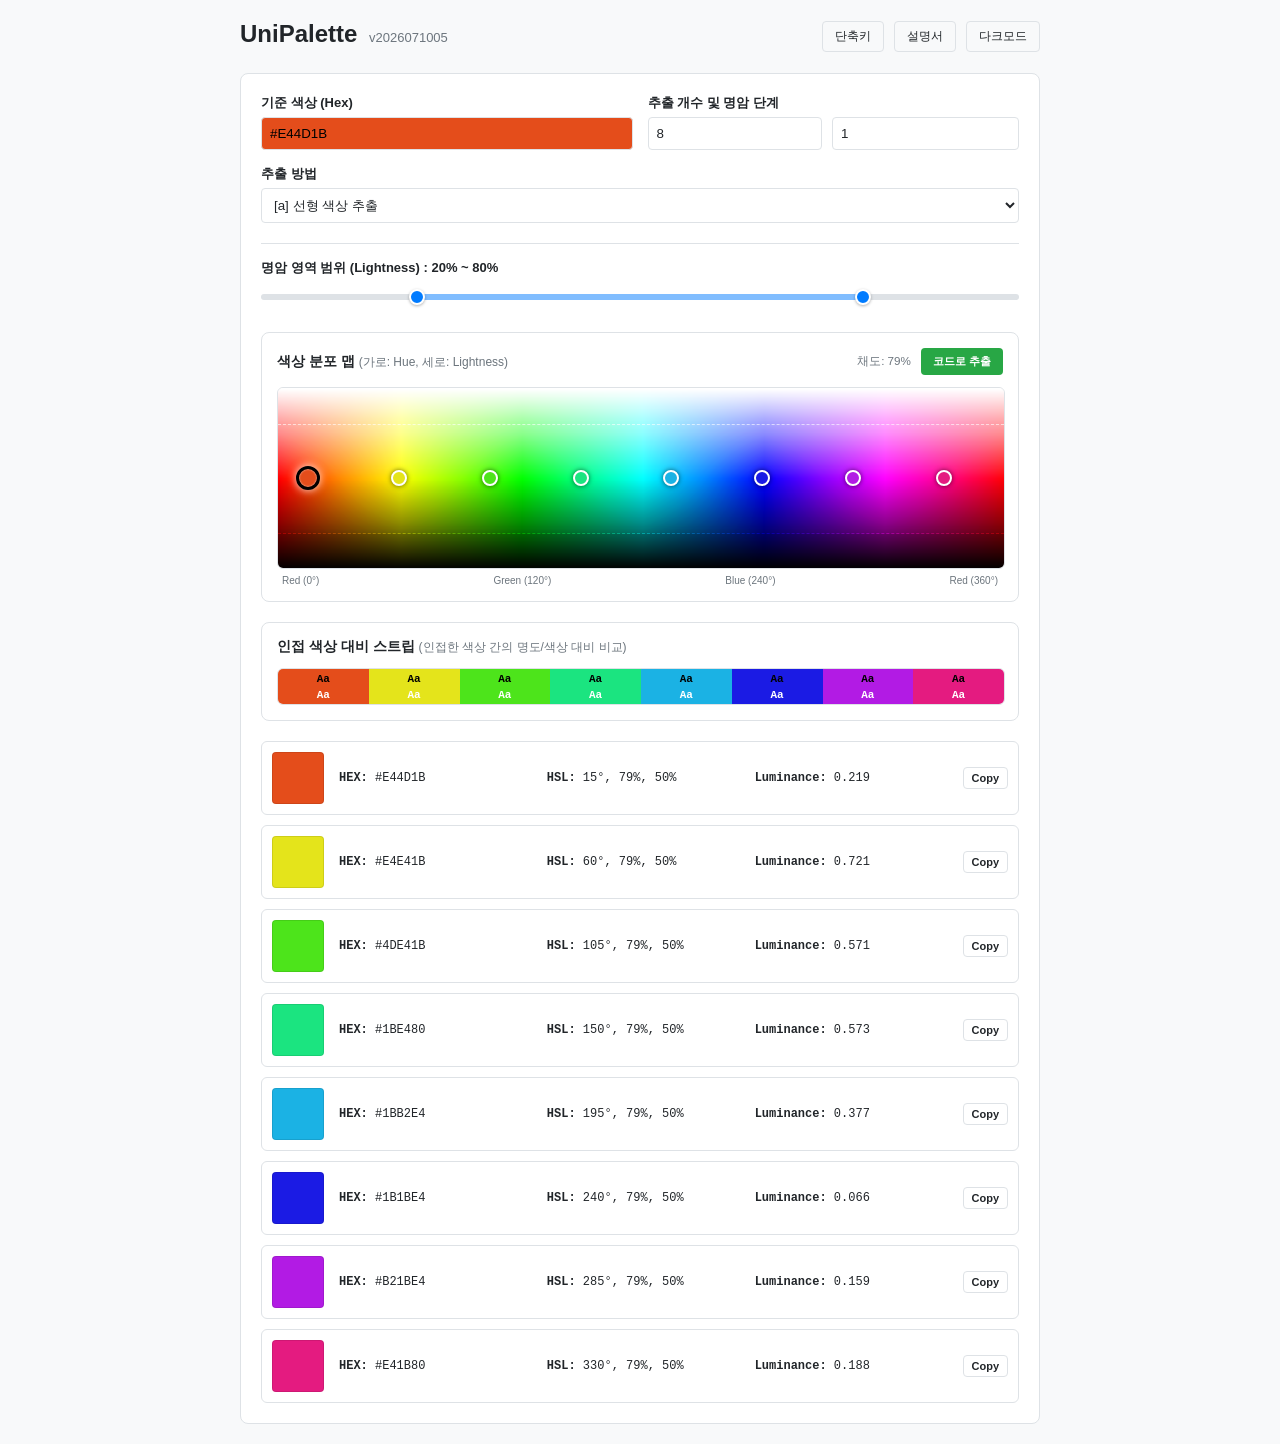
==== index.html @ 66f2fcaf "first commit" ====
<!DOCTYPE html>
<html lang="ko">

<head>
  <meta charset="UTF-8">
  <meta name="viewport" content="width=device-width, initial-scale=1.0">
  <title>UniPalette - 인지 균일 색상 추출기</title>
  <style>
    :root {
      --bg-color: #f8f9fa;
      --panel-bg: #ffffff;
      --text-color: #212529;
      --border-color: #dee2e6;
    }

    /* 다크모드 미리보기용 클래스 */
    .preview-dark {
      --bg-color: #121212;
      --panel-bg: #1e1e1e;
      --text-color: #e0e0e0;
      --border-color: #333333;
    }

    body {
      font-family: -apple-system, BlinkMacSystemFont, "Segoe UI", Roboto, sans-serif;
      background-color: var(--bg-color);
      color: var(--text-color);
      margin: 0;
      padding: 20px;
      display: flex;
      flex-direction: column;
      align-items: center;
    }

    header {
      width: 100%;
      max-width: 800px;
      margin-bottom: 20px;
    }

    h1 {
      margin: 0 0 5px 0;
      font-size: 24px;
    }

    .container {
      width: 100%;
      max-width: 800px;
      background: var(--panel-bg);
      border: 1px solid var(--border-color);
      border-radius: 8px;
      padding: 20px;
      box-sizing: border-box;
    }

    /* 설정 제어판 Grid */
    .control-panel {
      display: grid;
      grid-template-columns: repeat(auto-fit, minmax(220px, 1fr));
      gap: 15px;
      margin-bottom: 20px;
    }

    .control-group {
      display: flex;
      flex-direction: column;
      gap: 5px;
    }

    label {
      font-size: 13px;
      font-weight: 600;
    }

    input[type="text"],
    input[type="number"],
    select {
      padding: 8px;
      border: 1px solid var(--border-color);
      border-radius: 4px;
      background: var(--panel-bg);
      color: var(--text-color);
    }

    .range-group {
      display: flex;
      align-items: center;
      gap: 10px;
    }

    .range-group input[type="range"] {
      flex: 1;
    }

    /* 버튼 및 옵션 */
    .action-row {
      display: flex;
      justify-content: space-between;
      align-items: center;
      margin-bottom: 20px;
      padding-top: 15px;
      border-top: 1px solid var(--border-color);
    }

    button {
      background-color: #007bff;
      color: white;
      border: none;
      padding: 10px 20px;
      border-radius: 4px;
      cursor: pointer;
      font-weight: bold;
    }

    button:hover {
      background-color: #0056b3;
    }

    /* 결과 출력 영역 */
    .palette-container {
      display: flex;
      flex-direction: column;
      gap: 10px;
      margin-top: 20px;
    }

    .color-card {
      display: flex;
      align-items: center;
      padding: 10px;
      border: 1px solid var(--border-color);
      border-radius: 6px;
      background: var(--panel-bg);
    }

    .color-swatch {
      width: 50px;
      height: 50px;
      border-radius: 4px;
      margin-right: 15px;
      border: 1px solid rgba(0, 0, 0, 0.1);
    }

    .color-info {
      flex: 1;
      display: grid;
      grid-template-columns: repeat(auto-fit, minmax(100px, 1fr));
      font-size: 12px;
      font-family: monospace;
    }

    .copy-btn {
      background: none;
      border: 1px solid var(--border-color);
      color: var(--text-color);
      padding: 4px 8px;
      font-size: 11px;
      cursor: pointer;
    }

    .copy-btn:hover {
      background: var(--border-color);
    }

    /* 입력값 오류 스타일 */
    input[type="text"].invalid-input {
      border-color: #dc3545 !important;
      outline: none;
      box-shadow: 0 0 0 0.2rem rgba(220, 53, 69, 0.25);
    }

    /* 컬러맵 카드 */
    .colormap-card {
      margin-top: 20px;
      border: 1px solid var(--border-color);
      border-radius: 8px;
      padding: 15px;
      background: var(--panel-bg);
    }

    .colormap-title {
      font-size: 14px;
      font-weight: 600;
      margin-bottom: 12px;
      display: flex;
      justify-content: space-between;
      align-items: center;
    }

    .colormap-wrapper {
      position: relative;
      width: 100%;
      height: 180px;
      border-radius: 6px;
      overflow: visible;
      border: 1px solid var(--border-color);
      box-shadow: inset 0 2px 4px rgba(0,0,0,0.05);
    }

    #colorMapCanvas {
      width: 100%;
      height: 100%;
      border-radius: 5px;
      display: block;
    }

    .colormap-axis-labels {
      display: flex;
      justify-content: space-between;
      font-size: 10px;
      color: #6c757d;
      margin-top: 6px;
      padding: 0 5px;
    }

    /* 컬러맵 마커 */
    .map-marker {
      position: absolute;
      border-radius: 50%;
      cursor: pointer;
      transform: translate(-50%, -50%);
      transition: transform 0.2s cubic-bezier(0.175, 0.885, 0.32, 1.275);
    }

    /* 기준 색상 마커 (검은 테두리, 드래그 상태) */
    .map-marker.base-marker {
      width: 18px;
      height: 18px;
      border: 3px solid #000000;
      box-shadow: 0 0 8px rgba(255, 255, 255, 0.9), inset 0 0 2px rgba(255,255,255,0.8);
      z-index: 10;
      cursor: grab;
    }
    .map-marker.base-marker:active {
      cursor: grabbing;
      transform: translate(-50%, -50%) scale(1.2);
    }

    /* 추출 색상 마커 */
    .map-marker.extracted-marker {
      width: 12px;
      height: 12px;
      border: 2px solid #ffffff;
      box-shadow: 0 0 5px rgba(0, 0, 0, 0.6);
      z-index: 5;
    }

    .map-marker:hover, .map-marker.active {
      transform: translate(-50%, -50%) scale(1.4);
      z-index: 12;
      box-shadow: 0 0 10px rgba(0,0,0,0.9);
    }

    /* 툴팁 스타일 */
    .map-marker::after {
      content: attr(data-tooltip);
      position: absolute;
      bottom: 140%;
      left: 50%;
      transform: translateX(-50%);
      background: rgba(0, 0, 0, 0.85);
      color: #fff;
      padding: 4px 8px;
      font-size: 10px;
      font-family: monospace;
      border-radius: 4px;
      white-space: nowrap;
      opacity: 0;
      pointer-events: none;
      transition: opacity 0.15s ease, bottom 0.15s ease;
      box-shadow: 0 2px 4px rgba(0,0,0,0.2);
      z-index: 99;
    }

    .map-marker:hover::after {
      opacity: 1;
      bottom: 160%;
    }

    /* 커스텀 더블 슬라이더 스타일 */
    .range-and-darkmode-row {
      display: flex;
      flex-wrap: wrap;
      gap: 20px;
      margin-top: 15px;
      padding-top: 15px;
      border-top: 1px solid var(--border-color);
      align-items: center;
    }

    .multi-range-slider-container {
      position: relative;
      width: 100%;
      height: 30px;
      display: flex;
      align-items: center;
    }

    .multi-range-slider {
      position: relative;
      width: 100%;
      height: 6px;
    }

    .multi-range-slider input[type="range"] {
      position: absolute;
      width: 100%;
      height: 6px;
      -webkit-appearance: none;
      pointer-events: none;
      background: none;
      margin: 0;
      padding: 0;
      z-index: 2;
    }

    .multi-range-slider input[type="range"]::-webkit-slider-thumb {
      height: 16px;
      width: 16px;
      border-radius: 50%;
      background: #007bff;
      cursor: pointer;
      pointer-events: auto;
      -webkit-appearance: none;
      box-shadow: 0 1px 3px rgba(0,0,0,0.3);
      border: 2px solid #fff;
    }

    .multi-range-slider input[type="range"]::-moz-range-thumb {
      height: 16px;
      width: 16px;
      border-radius: 50%;
      background: #007bff;
      cursor: pointer;
      pointer-events: auto;
      box-shadow: 0 1px 3px rgba(0,0,0,0.3);
      border: 2px solid #fff;
    }

    .slider-track {
      position: absolute;
      width: 100%;
      height: 6px;
      background: var(--border-color);
      border-radius: 3px;
      z-index: 1;
    }

    .slider-range {
      position: absolute;
      height: 6px;
      background: #80bdff;
      border-radius: 3px;
      z-index: 1;
    }

    /* 코드로 추출 버튼 */
    .export-btn {
      background-color: #28a745;
      color: white;
      border: none;
      padding: 6px 12px;
      border-radius: 4px;
      cursor: pointer;
      font-size: 11px;
      font-weight: bold;
      transition: background-color 0.2s ease, transform 0.1s ease;
    }
    .export-btn:hover {
      background-color: #218838;
    }
    .export-btn:active {
      transform: scale(0.95);
    }

    /* 인접 대비 스트립 */
    .contrast-card {
      margin-top: 20px;
      border: 1px solid var(--border-color);
      border-radius: 8px;
      padding: 15px;
      background: var(--panel-bg);
    }

    .contrast-strip-wrapper {
      display: flex;
      width: 100%;
      height: 70px;
      border-radius: 6px;
      overflow: hidden;
      border: 1px solid var(--border-color);
      box-shadow: inset 0 2px 4px rgba(0,0,0,0.05);
    }

    .contrast-chip {
      flex: 1;
      height: 100%;
      display: flex;
      flex-direction: column;
      align-items: center;
      justify-content: center;
      font-family: monospace;
      font-weight: bold;
      transition: flex 0.2s cubic-bezier(0.25, 0.8, 0.25, 1);
      cursor: pointer;
      position: relative;
    }

    .contrast-chip:hover {
      flex: 1.8;
      z-index: 2;
      box-shadow: 0 0 8px rgba(0,0,0,0.25);
    }

    .contrast-chip-text {
      font-size: 11px;
      margin: 2px 0;
    }

    .contrast-chip .text-dark {
      color: #000000;
    }

    .contrast-chip .text-light {
      color: #ffffff;
    }

    /* 토스트 알림 */
    .toast-message {
      position: fixed;
      bottom: 40px;
      left: 50%;
      transform: translateX(-50%) translateY(20px);
      background: rgba(0, 0, 0, 0.85);
      color: #ffffff;
      padding: 10px 24px;
      border-radius: 30px;
      font-size: 13px;
      font-weight: 500;
      opacity: 0;
      pointer-events: none;
      transition: opacity 0.3s ease, transform 0.3s cubic-bezier(0.175, 0.885, 0.32, 1.275);
      z-index: 9999;
      box-shadow: 0 4px 15px rgba(0,0,0,0.2);
    }

    .toast-message.show {
      opacity: 1;
      transform: translateX(-50%) translateY(0);
    }

    /* 헤더 버튼 스타일 */
    .header-buttons {
      display: flex;
      gap: 10px;
    }
    .header-btn {
      background-color: transparent;
      color: var(--text-color);
      border: 1px solid var(--border-color);
      padding: 6px 12px;
      font-size: 12px;
      font-weight: 500;
      border-radius: 4px;
      cursor: pointer;
      transition: all 0.2s ease;
    }
    .header-btn:hover {
      background-color: var(--border-color);
    }

    /* 공용 모달 오버레이 스타일 */
    .modal-overlay {
      position: fixed;
      top: 0;
      left: 0;
      right: 0;
      bottom: 0;
      background-color: rgba(0, 0, 0, 0.4);
      backdrop-filter: blur(4px);
      display: flex;
      align-items: center;
      justify-content: center;
      opacity: 0;
      pointer-events: none;
      transition: opacity 0.3s ease;
      z-index: 10000;
    }
    .modal-overlay.show {
      opacity: 1;
      pointer-events: auto;
    }
    .modal-content {
      background-color: var(--panel-bg);
      color: var(--text-color);
      border: 1px solid var(--border-color);
      border-radius: 12px;
      width: 90%;
      max-width: 500px;
      padding: 20px;
      box-shadow: 0 10px 25px rgba(0,0,0,0.15);
      transform: translateY(-20px);
      transition: transform 0.3s ease;
      position: relative;
    }
    .modal-overlay.show .modal-content {
      transform: translateY(0);
    }
    .modal-header {
      display: flex;
      justify-content: space-between;
      align-items: center;
      margin-bottom: 15px;
      padding-bottom: 10px;
      border-bottom: 1px solid var(--border-color);
    }
    .modal-header h2 {
      margin: 0;
      font-size: 16px;
      font-weight: bold;
    }
    .modal-close-btn {
      background: none;
      border: none;
      font-size: 20px;
      cursor: pointer;
      color: #6c757d;
      line-height: 1;
      padding: 0;
    }
    .modal-close-btn:hover {
      color: var(--text-color);
    }

    /* 명암 가이드 레이어 */
    .colormap-light-guide {
      position: absolute;
      left: 0;
      right: 0;
      pointer-events: none;
      border-top: 1.5px dashed rgba(255, 255, 255, 0.6);
      border-bottom: 1.5px dashed rgba(255, 255, 255, 0.6);
      background: rgba(255, 255, 255, 0.08);
      mix-blend-mode: overlay;
      transition: top 0.15s cubic-bezier(0.25, 0.8, 0.25, 1), height 0.15s cubic-bezier(0.25, 0.8, 0.25, 1);
      z-index: 3;
    }

    /* 커스텀 2D HSV 컬러 피커 스타일 (4차 수정) */
    .custom-color-picker {
      position: absolute;
      top: 100%;
      left: 0;
      z-index: 1000;
      background: var(--panel-bg);
      border: 1px solid var(--border-color);
      border-radius: 8px;
      padding: 12px;
      box-shadow: 0 10px 25px rgba(0,0,0,0.15);
      width: 236px;
      box-sizing: border-box;
      margin-top: 5px;
      display: flex;
      flex-direction: column;
      gap: 10px;
    }
    
    
    .picker-canvas-container {
      position: relative;
      width: 210px;
      height: 130px;
      border-radius: 4px;
      overflow: hidden;
      border: 1px solid var(--border-color);
      box-sizing: border-box;
      cursor: crosshair;
    }
    
    #pickerCanvas {
      width: 100%;
      height: 100%;
      display: block;
    }
    
    .picker-marker {
      position: absolute;
      width: 10px;
      height: 10px;
      border-radius: 50%;
      border: 1.5px solid #ffffff;
      box-shadow: 0 0 3px rgba(0,0,0,0.7), inset 0 0 1px rgba(0,0,0,0.5);
      background: transparent;
      transform: translate(-50%, -50%);
      pointer-events: none;
      z-index: 1001;
    }
    
    .picker-slider-container {
      width: 100%;
    }
    
    #pickerHue {
      width: 100%;
      height: 10px;
      border-radius: 5px;
      -webkit-appearance: none;
      background: linear-gradient(to right, #ff0000, #ffff00, #00ff00, #00ffff, #0000ff, #ff00ff, #ff0000);
      cursor: pointer;
      outline: none;
      margin: 0;
    }
    
    #pickerHue::-webkit-slider-thumb {
      -webkit-appearance: none;
      appearance: none;
      width: 14px;
      height: 14px;
      border-radius: 50%;
      background: #ffffff;
      border: 2px solid #333333;
      cursor: pointer;
      box-shadow: 0 1px 3px rgba(0,0,0,0.3);
      transition: transform 0.1s ease;
    }
    #pickerHue::-webkit-slider-thumb:hover {
      transform: scale(1.15);
    }
    #pickerHue::-moz-range-thumb {
      width: 14px;
      height: 14px;
      border-radius: 50%;
      background: #ffffff;
      border: 2px solid #333333;
      cursor: pointer;
      box-shadow: 0 1px 3px rgba(0,0,0,0.3);
      transition: transform 0.1s ease;
    }
    #pickerHue::-moz-range-thumb:hover {
      transform: scale(1.15);
    }
    
    .picker-bottom-bar {
      display: flex;
      justify-content: space-between;
      align-items: center;
      margin-top: 2px;
    }
    
    .picker-preview-group {
      display: flex;
      align-items: center;
      gap: 8px;
    }
    
    .picker-preview-chip {
      width: 24px;
      height: 24px;
      border-radius: 4px;
      border: 1px solid var(--border-color);
      box-shadow: inset 0 1px 3px rgba(0,0,0,0.1);
    }
    
    .picker-hex-text {
      font-family: monospace;
      font-size: 12px;
      font-weight: bold;
      color: var(--text-color);
    }
    
    .picker-actions-group {
      display: flex;
      gap: 6px;
    }
    
    .picker-btn {
      background: var(--panel-bg);
      border: 1px solid var(--border-color);
      border-radius: 4px;
      padding: 5px;
      cursor: pointer;
      color: #6c757d;
      display: flex;
      align-items: center;
      justify-content: center;
      transition: all 0.15s ease;
    }
    .picker-btn:hover {
      color: var(--text-color);
      background-color: var(--border-color);
      border-color: #a1a1a1;
    }
    .picker-btn:active {
      transform: scale(0.95);
    }
    #btnClosePicker:hover {
      background-color: #c92a2a !important;
      border-color: #c92a2a !important;
      color: white !important;
    }
  </style>
</head>

<body>

  <header style="display: flex; justify-content: space-between; align-items: center; width: 100%; max-width: 800px; margin-bottom: 20px;">
    <div>
      <h1 style="margin: 0 0 5px 0; font-size: 24px;">UniPalette <span style="font-size: 13px; font-weight: normal; color: #6c757d; margin-left: 5px;">v2026071005</span></h1>
    </div>
    <div class="header-buttons">
      <button id="btnShortcut" class="header-btn">단축키</button>
      <button id="btnHelp" class="header-btn">설명서</button>
      <button id="btnToggleDark" class="header-btn">다크모드</button>
    </div>
  </header>

  <div class="container">
    <div class="control-panel">
      <div class="control-group" style="position: relative;">
        <label for="baseColor">기준 색상 (Hex)</label>
        <input type="text" id="baseColor" value="#E44D1B" placeholder="#ffffff" readonly style="cursor: pointer;">
        <input type="color" id="hiddenColorPicker" value="#E44D1B" style="display: none;">
        
        <!-- 커스텀 2D HSV 컬러 피커 레이아웃 (4차 수정) -->
        <div id="customColorPicker" class="custom-color-picker" style="display: none;">
          
          <!-- 2D 채도-명도 영역 -->
          <div class="picker-canvas-container">
            <canvas id="pickerCanvas" width="210" height="130"></canvas>
            <div id="pickerMarker" class="picker-marker"></div>
          </div>
          
          <!-- HUE 슬라이더 -->
          <div class="picker-slider-container">
            <input type="range" id="pickerHue" min="0" max="360" value="0">
          </div>
          
          <!-- 하단 제어 툴바 -->
          <div class="picker-bottom-bar">
            <div class="picker-preview-group">
              <div id="pickerPreview" class="picker-preview-chip"></div>
              <span id="pickerHexText" class="picker-hex-text">#E44D1B</span>
            </div>
            <div class="picker-actions-group">
              <!-- 스포이드 버튼 (EyeDropper) -->
              <button id="btnDropper" class="picker-btn" title="스포이드 색상 추출" style="display: none;">
                <svg viewBox="0 0 24 24" width="14" height="14" fill="none" stroke="currentColor" stroke-width="2.5" stroke-linecap="round" stroke-linejoin="round">
                  <path d="m15 4 5 5"></path>
                  <path d="M12.93 7.07a2 2 0 0 0-2.83 0l-6.24 6.24a2 2 0 0 0 0 2.83l.79.79a2 2 0 0 0 2.83 0l6.24-6.24a2 2 0 0 0 0-2.83Z"></path>
                  <path d="m2 22 3-3"></path>
                </svg>
              </button>
              <!-- OS 기본 컬러 피커 실행 버튼 -->
              <button id="btnNativePicker" class="picker-btn" title="시스템 컬러 피커">
                <svg viewBox="0 0 24 24" width="14" height="14" fill="none" stroke="currentColor" stroke-width="2.5" stroke-linecap="round" stroke-linejoin="round">
                  <circle cx="13.5" cy="6.5" r=".5" fill="currentColor"></circle>
                  <circle cx="17.5" cy="10.5" r=".5" fill="currentColor"></circle>
                  <circle cx="8.5" cy="7.5" r=".5" fill="currentColor"></circle>
                  <circle cx="6.5" cy="12.5" r=".5" fill="currentColor"></circle>
                  <path d="M12 2C6.477 2 2 6.477 2 12s4.477 10 10 10c1.378 0 2.5-1.122 2.5-2.5 0-.649-.247-1.24-.657-1.687-.41-.448-.657-1.047-.657-1.701 0-1.378 1.122-2.5 2.5-2.5H18c2.206 0 4-1.794 4-4 0-5.523-4.477-10-10-10z"></path>
                </svg>
              </button>
              <!-- 닫기 버튼 (아이콘 형태, 배경 빨간색) -->
              <button id="btnClosePicker" class="picker-btn" title="닫기" style="background-color: #e03131; color: white; border-color: #e03131;">
                <svg viewBox="0 0 24 24" width="14" height="14" fill="none" stroke="currentColor" stroke-width="2.5" stroke-linecap="round" stroke-linejoin="round">
                  <line x1="18" y1="6" x2="6" y2="18"></line>
                  <line x1="6" y1="6" x2="18" y2="18"></line>
                </svg>
              </button>
            </div>
          </div>
        </div>
      </div>

      <div class="control-group">
        <label>추출 개수 및 명암 단계</label>
        <div style="display: flex; gap: 10px;">
          <input type="number" id="extractCount" value="8" min="2" max="36" style="flex: 1;" title="추출 개수(Hue 개수)">
          <input type="number" id="lightSteps" value="1" min="1" max="10" style="flex: 1;" title="명암 차이 개수" placeholder="명암 단계">
        </div>
      </div>

      <div class="control-group" style="grid-column: span 2;">
        <label for="extractMethod">추출 방법</label>
        <select id="extractMethod">
          <option value="linear" selected>[a] 선형 색상 추출</option>
          <option value="hslAdapt">[b] 휘도 보정(HSL 적응형)</option>
          <option value="macadam">[c] 색상 보정(MacAdam Ellipse)</option>
          <option value="hslMacadam">[d] 휘도 색상 보정(HSL+MacAdam)</option>
          <option value="oklab">[e] 인지적 등간격(Oklab)</option>
          <option value="ciede">[f] CIEDE2000 고인지 색차 탐색</option>
          <option value="ppt">[x] PowerPoint기본색(7x1)</option>
          <option value="rainbow">[y] 무지개색(MS, 10x1)</option>
          <option value="google">[z] 구글색(8x3)</option>
        </select>
      </div>
    </div>

    <!-- 명암 슬라이더 1행 정렬 -->
    <div class="range-and-darkmode-row" style="margin-top: 15px; padding-top: 15px; border-top: 1px solid var(--border-color);">
      <div class="control-group" style="width: 100%;">
        <label>명암 영역 범위 (Lightness) : <span id="lightRangeVal">20% ~ 80%</span></label>
        <div class="multi-range-slider-container">
          <div class="multi-range-slider">
            <input type="range" id="lightMin" min="0" max="100" value="20">
            <input type="range" id="lightMax" min="0" max="100" value="80">
            <div class="slider-track"></div>
            <div class="slider-range" id="sliderRange"></div>
          </div>
        </div>
      </div>
    </div>

    <!-- H-L 컬러 맵 시각화 영역 -->
    <div class="colormap-card">
      <div class="colormap-title">
        <span>색상 분포 맵 <span style="font-size: 12px; font-weight: normal; color: #6c757d;">(가로: Hue, 세로: Lightness)</span></span>
        <div style="display: flex; align-items: center; gap: 10px;">
          <small id="colormapSatLabel" style="font-weight: normal; color: #6c757d;">채도: --%</small>
          <button id="btnExportCode" class="export-btn">코드로 추출</button>
        </div>
      </div>
      <div class="colormap-wrapper" id="colormapWrapper">
        <canvas id="colorMapCanvas" width="360" height="150"></canvas>
        <div id="colormapMarkers"></div>
      </div>
      <div class="colormap-axis-labels">
        <span>Red (0°)</span>
        <span>Green (120°)</span>
        <span>Blue (240°)</span>
        <span>Red (360°)</span>
      </div>
    </div>

    <!-- 인접 색 대비 확인 스트립 영역 -->
    <div class="contrast-card">
      <div class="colormap-title">
        <span>인접 색상 대비 스트립 <span style="font-size: 12px; font-weight: normal; color: #6c757d;">(인접한 색상 간의 명도/색상 대비 비교)</span></span>
      </div>
      <div class="contrast-strip-wrapper" id="contrastStrip"></div>
    </div>

    <div class="palette-container" id="paletteResult">
      <div class="color-card">
        <div class="color-swatch" style="background-color: #E44D1B;"></div>
        <div class="color-info">
          <div><strong>HEX:</strong> #E44D1B</div>
          <div><strong>HSL:</strong> 15°, 83%, 52%</div>
          <div><strong>Oklab:</strong> 0.58, 0.28, 0.12</div>
        </div>
        <button class="copy-btn">Copy</button>
      </div>
    </div>
  </div>

  <div id="toastMessage" class="toast-message">클립보드에 복사되었습니다.</div>

  <!-- 공용 모달 오버레이 구조 -->
  <div id="commonModal" class="modal-overlay">
    <div class="modal-content" id="modalContent"></div>
  </div>

  <script src="calcColor.js"></script>
  <script src="main.js"></script>
  <script src="shortcut.js"></script>
</body>

</html>
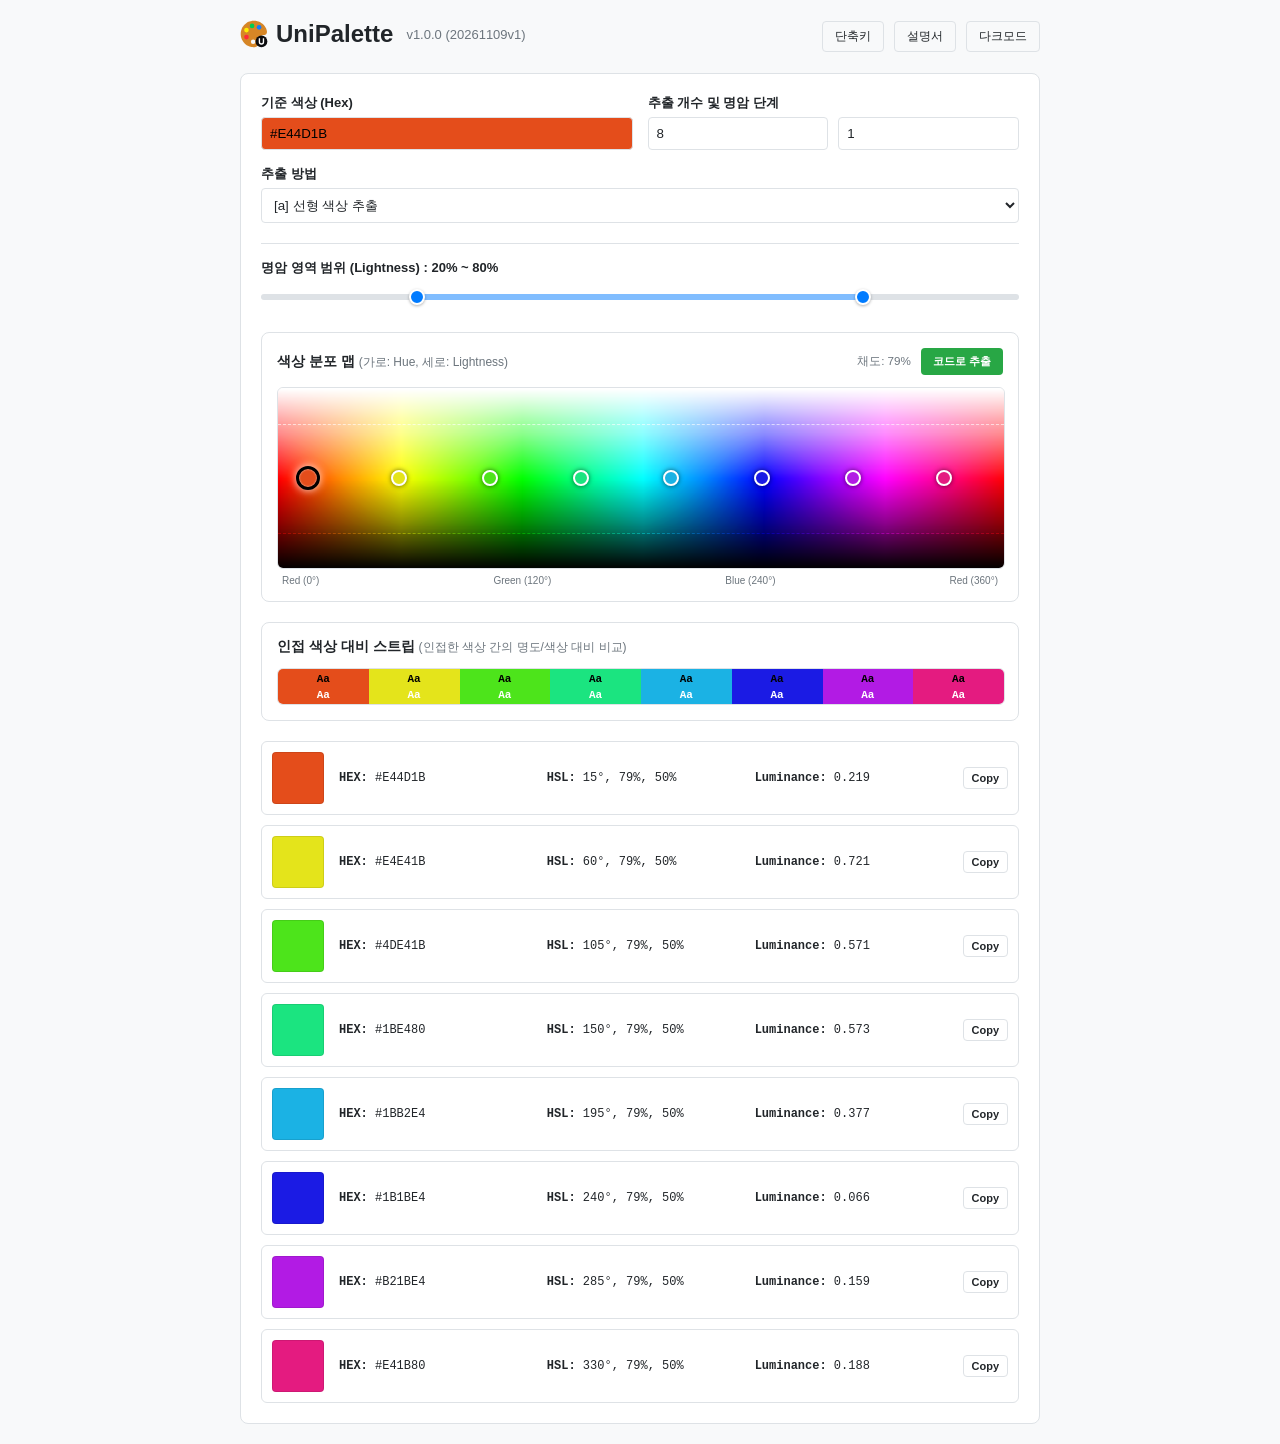
==== commit 892461fc: "feat: 브랜드 아이콘 추가, 코드 전수 검사 기반 리팩토링 및 이원화 버전/CSS 분리 적용" ====
--- a/index.html
+++ b/index.html
@@ -5,707 +5,16 @@
   <meta charset="UTF-8">
   <meta name="viewport" content="width=device-width, initial-scale=1.0">
   <title>UniPalette - 인지 균일 색상 추출기</title>
-  <style>
-    :root {
-      --bg-color: #f8f9fa;
-      --panel-bg: #ffffff;
-      --text-color: #212529;
-      --border-color: #dee2e6;
-    }
-
-    /* 다크모드 미리보기용 클래스 */
-    .preview-dark {
-      --bg-color: #121212;
-      --panel-bg: #1e1e1e;
-      --text-color: #e0e0e0;
-      --border-color: #333333;
-    }
-
-    body {
-      font-family: -apple-system, BlinkMacSystemFont, "Segoe UI", Roboto, sans-serif;
-      background-color: var(--bg-color);
-      color: var(--text-color);
-      margin: 0;
-      padding: 20px;
-      display: flex;
-      flex-direction: column;
-      align-items: center;
-    }
-
-    header {
-      width: 100%;
-      max-width: 800px;
-      margin-bottom: 20px;
-    }
-
-    h1 {
-      margin: 0 0 5px 0;
-      font-size: 24px;
-    }
-
-    .container {
-      width: 100%;
-      max-width: 800px;
-      background: var(--panel-bg);
-      border: 1px solid var(--border-color);
-      border-radius: 8px;
-      padding: 20px;
-      box-sizing: border-box;
-    }
-
-    /* 설정 제어판 Grid */
-    .control-panel {
-      display: grid;
-      grid-template-columns: repeat(auto-fit, minmax(220px, 1fr));
-      gap: 15px;
-      margin-bottom: 20px;
-    }
-
-    .control-group {
-      display: flex;
-      flex-direction: column;
-      gap: 5px;
-    }
-
-    label {
-      font-size: 13px;
-      font-weight: 600;
-    }
-
-    input[type="text"],
-    input[type="number"],
-    select {
-      padding: 8px;
-      border: 1px solid var(--border-color);
-      border-radius: 4px;
-      background: var(--panel-bg);
-      color: var(--text-color);
-    }
-
-    .range-group {
-      display: flex;
-      align-items: center;
-      gap: 10px;
-    }
-
-    .range-group input[type="range"] {
-      flex: 1;
-    }
-
-    /* 버튼 및 옵션 */
-    .action-row {
-      display: flex;
-      justify-content: space-between;
-      align-items: center;
-      margin-bottom: 20px;
-      padding-top: 15px;
-      border-top: 1px solid var(--border-color);
-    }
-
-    button {
-      background-color: #007bff;
-      color: white;
-      border: none;
-      padding: 10px 20px;
-      border-radius: 4px;
-      cursor: pointer;
-      font-weight: bold;
-    }
-
-    button:hover {
-      background-color: #0056b3;
-    }
-
-    /* 결과 출력 영역 */
-    .palette-container {
-      display: flex;
-      flex-direction: column;
-      gap: 10px;
-      margin-top: 20px;
-    }
-
-    .color-card {
-      display: flex;
-      align-items: center;
-      padding: 10px;
-      border: 1px solid var(--border-color);
-      border-radius: 6px;
-      background: var(--panel-bg);
-    }
-
-    .color-swatch {
-      width: 50px;
-      height: 50px;
-      border-radius: 4px;
-      margin-right: 15px;
-      border: 1px solid rgba(0, 0, 0, 0.1);
-    }
-
-    .color-info {
-      flex: 1;
-      display: grid;
-      grid-template-columns: repeat(auto-fit, minmax(100px, 1fr));
-      font-size: 12px;
-      font-family: monospace;
-    }
-
-    .copy-btn {
-      background: none;
-      border: 1px solid var(--border-color);
-      color: var(--text-color);
-      padding: 4px 8px;
-      font-size: 11px;
-      cursor: pointer;
-    }
-
-    .copy-btn:hover {
-      background: var(--border-color);
-    }
-
-    /* 입력값 오류 스타일 */
-    input[type="text"].invalid-input {
-      border-color: #dc3545 !important;
-      outline: none;
-      box-shadow: 0 0 0 0.2rem rgba(220, 53, 69, 0.25);
-    }
-
-    /* 컬러맵 카드 */
-    .colormap-card {
-      margin-top: 20px;
-      border: 1px solid var(--border-color);
-      border-radius: 8px;
-      padding: 15px;
-      background: var(--panel-bg);
-    }
-
-    .colormap-title {
-      font-size: 14px;
-      font-weight: 600;
-      margin-bottom: 12px;
-      display: flex;
-      justify-content: space-between;
-      align-items: center;
-    }
-
-    .colormap-wrapper {
-      position: relative;
-      width: 100%;
-      height: 180px;
-      border-radius: 6px;
-      overflow: visible;
-      border: 1px solid var(--border-color);
-      box-shadow: inset 0 2px 4px rgba(0,0,0,0.05);
-    }
-
-    #colorMapCanvas {
-      width: 100%;
-      height: 100%;
-      border-radius: 5px;
-      display: block;
-    }
-
-    .colormap-axis-labels {
-      display: flex;
-      justify-content: space-between;
-      font-size: 10px;
-      color: #6c757d;
-      margin-top: 6px;
-      padding: 0 5px;
-    }
-
-    /* 컬러맵 마커 */
-    .map-marker {
-      position: absolute;
-      border-radius: 50%;
-      cursor: pointer;
-      transform: translate(-50%, -50%);
-      transition: transform 0.2s cubic-bezier(0.175, 0.885, 0.32, 1.275);
-    }
-
-    /* 기준 색상 마커 (검은 테두리, 드래그 상태) */
-    .map-marker.base-marker {
-      width: 18px;
-      height: 18px;
-      border: 3px solid #000000;
-      box-shadow: 0 0 8px rgba(255, 255, 255, 0.9), inset 0 0 2px rgba(255,255,255,0.8);
-      z-index: 10;
-      cursor: grab;
-    }
-    .map-marker.base-marker:active {
-      cursor: grabbing;
-      transform: translate(-50%, -50%) scale(1.2);
-    }
-
-    /* 추출 색상 마커 */
-    .map-marker.extracted-marker {
-      width: 12px;
-      height: 12px;
-      border: 2px solid #ffffff;
-      box-shadow: 0 0 5px rgba(0, 0, 0, 0.6);
-      z-index: 5;
-    }
-
-    .map-marker:hover, .map-marker.active {
-      transform: translate(-50%, -50%) scale(1.4);
-      z-index: 12;
-      box-shadow: 0 0 10px rgba(0,0,0,0.9);
-    }
-
-    /* 툴팁 스타일 */
-    .map-marker::after {
-      content: attr(data-tooltip);
-      position: absolute;
-      bottom: 140%;
-      left: 50%;
-      transform: translateX(-50%);
-      background: rgba(0, 0, 0, 0.85);
-      color: #fff;
-      padding: 4px 8px;
-      font-size: 10px;
-      font-family: monospace;
-      border-radius: 4px;
-      white-space: nowrap;
-      opacity: 0;
-      pointer-events: none;
-      transition: opacity 0.15s ease, bottom 0.15s ease;
-      box-shadow: 0 2px 4px rgba(0,0,0,0.2);
-      z-index: 99;
-    }
-
-    .map-marker:hover::after {
-      opacity: 1;
-      bottom: 160%;
-    }
-
-    /* 커스텀 더블 슬라이더 스타일 */
-    .range-and-darkmode-row {
-      display: flex;
-      flex-wrap: wrap;
-      gap: 20px;
-      margin-top: 15px;
-      padding-top: 15px;
-      border-top: 1px solid var(--border-color);
-      align-items: center;
-    }
-
-    .multi-range-slider-container {
-      position: relative;
-      width: 100%;
-      height: 30px;
-      display: flex;
-      align-items: center;
-    }
-
-    .multi-range-slider {
-      position: relative;
-      width: 100%;
-      height: 6px;
-    }
-
-    .multi-range-slider input[type="range"] {
-      position: absolute;
-      width: 100%;
-      height: 6px;
-      -webkit-appearance: none;
-      pointer-events: none;
-      background: none;
-      margin: 0;
-      padding: 0;
-      z-index: 2;
-    }
-
-    .multi-range-slider input[type="range"]::-webkit-slider-thumb {
-      height: 16px;
-      width: 16px;
-      border-radius: 50%;
-      background: #007bff;
-      cursor: pointer;
-      pointer-events: auto;
-      -webkit-appearance: none;
-      box-shadow: 0 1px 3px rgba(0,0,0,0.3);
-      border: 2px solid #fff;
-    }
-
-    .multi-range-slider input[type="range"]::-moz-range-thumb {
-      height: 16px;
-      width: 16px;
-      border-radius: 50%;
-      background: #007bff;
-      cursor: pointer;
-      pointer-events: auto;
-      box-shadow: 0 1px 3px rgba(0,0,0,0.3);
-      border: 2px solid #fff;
-    }
-
-    .slider-track {
-      position: absolute;
-      width: 100%;
-      height: 6px;
-      background: var(--border-color);
-      border-radius: 3px;
-      z-index: 1;
-    }
-
-    .slider-range {
-      position: absolute;
-      height: 6px;
-      background: #80bdff;
-      border-radius: 3px;
-      z-index: 1;
-    }
-
-    /* 코드로 추출 버튼 */
-    .export-btn {
-      background-color: #28a745;
-      color: white;
-      border: none;
-      padding: 6px 12px;
-      border-radius: 4px;
-      cursor: pointer;
-      font-size: 11px;
-      font-weight: bold;
-      transition: background-color 0.2s ease, transform 0.1s ease;
-    }
-    .export-btn:hover {
-      background-color: #218838;
-    }
-    .export-btn:active {
-      transform: scale(0.95);
-    }
-
-    /* 인접 대비 스트립 */
-    .contrast-card {
-      margin-top: 20px;
-      border: 1px solid var(--border-color);
-      border-radius: 8px;
-      padding: 15px;
-      background: var(--panel-bg);
-    }
-
-    .contrast-strip-wrapper {
-      display: flex;
-      width: 100%;
-      height: 70px;
-      border-radius: 6px;
-      overflow: hidden;
-      border: 1px solid var(--border-color);
-      box-shadow: inset 0 2px 4px rgba(0,0,0,0.05);
-    }
-
-    .contrast-chip {
-      flex: 1;
-      height: 100%;
-      display: flex;
-      flex-direction: column;
-      align-items: center;
-      justify-content: center;
-      font-family: monospace;
-      font-weight: bold;
-      transition: flex 0.2s cubic-bezier(0.25, 0.8, 0.25, 1);
-      cursor: pointer;
-      position: relative;
-    }
-
-    .contrast-chip:hover {
-      flex: 1.8;
-      z-index: 2;
-      box-shadow: 0 0 8px rgba(0,0,0,0.25);
-    }
-
-    .contrast-chip-text {
-      font-size: 11px;
-      margin: 2px 0;
-    }
-
-    .contrast-chip .text-dark {
-      color: #000000;
-    }
-
-    .contrast-chip .text-light {
-      color: #ffffff;
-    }
-
-    /* 토스트 알림 */
-    .toast-message {
-      position: fixed;
-      bottom: 40px;
-      left: 50%;
-      transform: translateX(-50%) translateY(20px);
-      background: rgba(0, 0, 0, 0.85);
-      color: #ffffff;
-      padding: 10px 24px;
-      border-radius: 30px;
-      font-size: 13px;
-      font-weight: 500;
-      opacity: 0;
-      pointer-events: none;
-      transition: opacity 0.3s ease, transform 0.3s cubic-bezier(0.175, 0.885, 0.32, 1.275);
-      z-index: 9999;
-      box-shadow: 0 4px 15px rgba(0,0,0,0.2);
-    }
-
-    .toast-message.show {
-      opacity: 1;
-      transform: translateX(-50%) translateY(0);
-    }
-
-    /* 헤더 버튼 스타일 */
-    .header-buttons {
-      display: flex;
-      gap: 10px;
-    }
-    .header-btn {
-      background-color: transparent;
-      color: var(--text-color);
-      border: 1px solid var(--border-color);
-      padding: 6px 12px;
-      font-size: 12px;
-      font-weight: 500;
-      border-radius: 4px;
-      cursor: pointer;
-      transition: all 0.2s ease;
-    }
-    .header-btn:hover {
-      background-color: var(--border-color);
-    }
-
-    /* 공용 모달 오버레이 스타일 */
-    .modal-overlay {
-      position: fixed;
-      top: 0;
-      left: 0;
-      right: 0;
-      bottom: 0;
-      background-color: rgba(0, 0, 0, 0.4);
-      backdrop-filter: blur(4px);
-      display: flex;
-      align-items: center;
-      justify-content: center;
-      opacity: 0;
-      pointer-events: none;
-      transition: opacity 0.3s ease;
-      z-index: 10000;
-    }
-    .modal-overlay.show {
-      opacity: 1;
-      pointer-events: auto;
-    }
-    .modal-content {
-      background-color: var(--panel-bg);
-      color: var(--text-color);
-      border: 1px solid var(--border-color);
-      border-radius: 12px;
-      width: 90%;
-      max-width: 500px;
-      padding: 20px;
-      box-shadow: 0 10px 25px rgba(0,0,0,0.15);
-      transform: translateY(-20px);
-      transition: transform 0.3s ease;
-      position: relative;
-    }
-    .modal-overlay.show .modal-content {
-      transform: translateY(0);
-    }
-    .modal-header {
-      display: flex;
-      justify-content: space-between;
-      align-items: center;
-      margin-bottom: 15px;
-      padding-bottom: 10px;
-      border-bottom: 1px solid var(--border-color);
-    }
-    .modal-header h2 {
-      margin: 0;
-      font-size: 16px;
-      font-weight: bold;
-    }
-    .modal-close-btn {
-      background: none;
-      border: none;
-      font-size: 20px;
-      cursor: pointer;
-      color: #6c757d;
-      line-height: 1;
-      padding: 0;
-    }
-    .modal-close-btn:hover {
-      color: var(--text-color);
-    }
-
-    /* 명암 가이드 레이어 */
-    .colormap-light-guide {
-      position: absolute;
-      left: 0;
-      right: 0;
-      pointer-events: none;
-      border-top: 1.5px dashed rgba(255, 255, 255, 0.6);
-      border-bottom: 1.5px dashed rgba(255, 255, 255, 0.6);
-      background: rgba(255, 255, 255, 0.08);
-      mix-blend-mode: overlay;
-      transition: top 0.15s cubic-bezier(0.25, 0.8, 0.25, 1), height 0.15s cubic-bezier(0.25, 0.8, 0.25, 1);
-      z-index: 3;
-    }
-
-    /* 커스텀 2D HSV 컬러 피커 스타일 (4차 수정) */
-    .custom-color-picker {
-      position: absolute;
-      top: 100%;
-      left: 0;
-      z-index: 1000;
-      background: var(--panel-bg);
-      border: 1px solid var(--border-color);
-      border-radius: 8px;
-      padding: 12px;
-      box-shadow: 0 10px 25px rgba(0,0,0,0.15);
-      width: 236px;
-      box-sizing: border-box;
-      margin-top: 5px;
-      display: flex;
-      flex-direction: column;
-      gap: 10px;
-    }
-    
-    
-    .picker-canvas-container {
-      position: relative;
-      width: 210px;
-      height: 130px;
-      border-radius: 4px;
-      overflow: hidden;
-      border: 1px solid var(--border-color);
-      box-sizing: border-box;
-      cursor: crosshair;
-    }
-    
-    #pickerCanvas {
-      width: 100%;
-      height: 100%;
-      display: block;
-    }
-    
-    .picker-marker {
-      position: absolute;
-      width: 10px;
-      height: 10px;
-      border-radius: 50%;
-      border: 1.5px solid #ffffff;
-      box-shadow: 0 0 3px rgba(0,0,0,0.7), inset 0 0 1px rgba(0,0,0,0.5);
-      background: transparent;
-      transform: translate(-50%, -50%);
-      pointer-events: none;
-      z-index: 1001;
-    }
-    
-    .picker-slider-container {
-      width: 100%;
-    }
-    
-    #pickerHue {
-      width: 100%;
-      height: 10px;
-      border-radius: 5px;
-      -webkit-appearance: none;
-      background: linear-gradient(to right, #ff0000, #ffff00, #00ff00, #00ffff, #0000ff, #ff00ff, #ff0000);
-      cursor: pointer;
-      outline: none;
-      margin: 0;
-    }
-    
-    #pickerHue::-webkit-slider-thumb {
-      -webkit-appearance: none;
-      appearance: none;
-      width: 14px;
-      height: 14px;
-      border-radius: 50%;
-      background: #ffffff;
-      border: 2px solid #333333;
-      cursor: pointer;
-      box-shadow: 0 1px 3px rgba(0,0,0,0.3);
-      transition: transform 0.1s ease;
-    }
-    #pickerHue::-webkit-slider-thumb:hover {
-      transform: scale(1.15);
-    }
-    #pickerHue::-moz-range-thumb {
-      width: 14px;
-      height: 14px;
-      border-radius: 50%;
-      background: #ffffff;
-      border: 2px solid #333333;
-      cursor: pointer;
-      box-shadow: 0 1px 3px rgba(0,0,0,0.3);
-      transition: transform 0.1s ease;
-    }
-    #pickerHue::-moz-range-thumb:hover {
-      transform: scale(1.15);
-    }
-    
-    .picker-bottom-bar {
-      display: flex;
-      justify-content: space-between;
-      align-items: center;
-      margin-top: 2px;
-    }
-    
-    .picker-preview-group {
-      display: flex;
-      align-items: center;
-      gap: 8px;
-    }
-    
-    .picker-preview-chip {
-      width: 24px;
-      height: 24px;
-      border-radius: 4px;
-      border: 1px solid var(--border-color);
-      box-shadow: inset 0 1px 3px rgba(0,0,0,0.1);
-    }
-    
-    .picker-hex-text {
-      font-family: monospace;
-      font-size: 12px;
-      font-weight: bold;
-      color: var(--text-color);
-    }
-    
-    .picker-actions-group {
-      display: flex;
-      gap: 6px;
-    }
-    
-    .picker-btn {
-      background: var(--panel-bg);
-      border: 1px solid var(--border-color);
-      border-radius: 4px;
-      padding: 5px;
-      cursor: pointer;
-      color: #6c757d;
-      display: flex;
-      align-items: center;
-      justify-content: center;
-      transition: all 0.15s ease;
-    }
-    .picker-btn:hover {
-      color: var(--text-color);
-      background-color: var(--border-color);
-      border-color: #a1a1a1;
-    }
-    .picker-btn:active {
-      transform: scale(0.95);
-    }
-    #btnClosePicker:hover {
-      background-color: #c92a2a !important;
-      border-color: #c92a2a !important;
-      color: white !important;
-    }
-  </style>
+  <link rel="icon" type="image/svg+xml" href="icon.svg">
+  <link rel="icon" type="image/png" href="icon.png">
+  <link rel="stylesheet" href="style.css?v=20261109v1">
 </head>
 
 <body>
 
   <header style="display: flex; justify-content: space-between; align-items: center; width: 100%; max-width: 800px; margin-bottom: 20px;">
     <div>
-      <h1 style="margin: 0 0 5px 0; font-size: 24px;">UniPalette <span style="font-size: 13px; font-weight: normal; color: #6c757d; margin-left: 5px;">v2026071005</span></h1>
+      <h1 style="margin: 0 0 5px 0; font-size: 24px; display: flex; align-items: center; gap: 8px;"><img src="icon.svg" alt="UniPalette Icon" style="width: 28px; height: 28px; vertical-align: middle;">UniPalette <span id="appVersion" style="font-size: 13px; font-weight: normal; color: var(--muted-text); margin-left: 5px;">v1.0.0 (20261109v1)</span></h1>
     </div>
     <div class="header-buttons">
       <button id="btnShortcut" class="header-btn">단축키</button>
@@ -797,7 +106,7 @@
     </div>
 
     <!-- 명암 슬라이더 1행 정렬 -->
-    <div class="range-and-darkmode-row" style="margin-top: 15px; padding-top: 15px; border-top: 1px solid var(--border-color);">
+    <div class="lightness-range-row" style="margin-top: 15px; padding-top: 15px; border-top: 1px solid var(--border-color);">
       <div class="control-group" style="width: 100%;">
         <label>명암 영역 범위 (Lightness) : <span id="lightRangeVal">20% ~ 80%</span></label>
         <div class="multi-range-slider-container">
@@ -840,17 +149,7 @@
       <div class="contrast-strip-wrapper" id="contrastStrip"></div>
     </div>
 
-    <div class="palette-container" id="paletteResult">
-      <div class="color-card">
-        <div class="color-swatch" style="background-color: #E44D1B;"></div>
-        <div class="color-info">
-          <div><strong>HEX:</strong> #E44D1B</div>
-          <div><strong>HSL:</strong> 15°, 83%, 52%</div>
-          <div><strong>Oklab:</strong> 0.58, 0.28, 0.12</div>
-        </div>
-        <button class="copy-btn">Copy</button>
-      </div>
-    </div>
+    <div class="palette-container" id="paletteResult"></div>
   </div>
 
   <div id="toastMessage" class="toast-message">클립보드에 복사되었습니다.</div>
@@ -860,9 +159,169 @@
     <div class="modal-content" id="modalContent"></div>
   </div>
 
-  <script src="calcColor.js"></script>
-  <script src="main.js"></script>
-  <script src="shortcut.js"></script>
+  <!-- 로컬 file:// 실행 환경을 위한 모달 폴백 템플릿 -->
+  <template id="tmpl-help">
+<div class="modal-header">
+  <h2>사용 설명서 및 알고리즘 정보</h2>
+  <button class="modal-close-btn" onclick="closeModal()">&times;</button>
+</div>
+<div class="modal-body" style="max-height: 450px; overflow-y: auto;">
+  <div class="help-section">
+    <h3>1. 통합 색상 추출 방법 안내</h3>
+    <div class="algorithm-card">
+      <div class="algo-title">선형 색상 추출</div>
+      <div class="algo-desc">
+        HSL 색상 원통 공간 상에서 360°를 등간격으로 선형 분할합니다.
+      </div>
+    </div>
+
+    <div class="algorithm-card">
+      <div class="algo-title">휘도 보정 (HSL 적응형)</div>
+      <div class="algo-desc">
+        HSL 공간 상에서 선형으로 색을 쪼개되, 각 색조별로 인간 눈이 감지하는 시각적 밝기를 고려하여 <strong>상대 휘도(Relative Luminance)</strong>를 계산하여
+        명도(Lightness)를 적응형으로 조정합니다.
+      </div>
+    </div>
+
+    <div class="algorithm-card">
+      <div class="algo-title">색상 보정 (MacAdam Ellipse)</div>
+      <div class="algo-desc">
+        인간 시각의 <strong>색 변별력 한계(MacAdam Ellipse)</strong> 특성을 모델링하여 비선형 분할합니다.
+        눈이 둔감하게 구별하는 녹색부근은 각도 간격을 크게 넓히고,
+        미세한 차이도 기민하게 감지하는 적색 및 청색 부근은 매우 조밀하게 쪼개어 진정한 인지적 등간격을 이끌어냅니다.
+      </div>
+    </div>
+
+    <div class="algorithm-card">
+      <div class="algo-title">휘도 색상 보정 (HSL+MacAdam)</div>
+      <div class="algo-desc">
+        앞선 두 개의 고수준 보정을 동시에 결합합니다.
+        <strong>MacAdam Ellipse</strong>에 근거해 Hue 각도를 시각적으로 최적화된 비선형 세그먼트로 분할한 후,
+        동시에 <strong>상대 휘도 보정</strong>을 가동해 명도를 세밀히 튜닝하여,
+        색상과 명도 모두에서 시각적으로 완전한 균일성을 획득하는 복합 알고리즘입니다.
+      </div>
+    </div>
+
+    <div class="algorithm-card">
+      <div class="algo-title">인지적 등간격 (Oklab)</div>
+      <div class="algo-desc">
+        HSL 공간의 비선형 오차를 탈피하고 <strong>Oklab 3D 벡터 인지 색 공간</strong>상에서 다이렉트로 회전 연산을 처리합니다.
+        기준 색상을 <code>sRGB &rarr; XYZ &rarr; LMS &rarr; Oklab</code>으로 무손실 변환한 뒤,
+        무채색축을 기점으로 N 등분각만큼 기하학적 회전을 가하고,
+        이를 다시 감마 역보정과 클리핑을 거쳐 sRGB/HEX 코드로 직접 역산합니다.
+        붉은색 영역 등의 인지 변별 가중치 보정이 물리/수학적으로 완벽히 자동 반영되는 하이엔드 방식입니다.
+      </div>
+    </div>
+
+    <div class="algorithm-card">
+      <div class="algo-title">CIEDE2000 고인지 색차 탐색</div>
+      <div class="algo-desc">
+        인간 시각의 색 정밀 인지 거리 연산 공식인 <strong>CIEDE2000</strong>을 기반으로 최적화 탐색을 수행합니다.
+        각 각도에 따라 기준 색상과 인지적으로 일치하는 색차 거리를 갖도록 명도를 계산하여 색조별 시각적 구별도를 극대화합니다.
+      </div>
+    </div>
+  </div>
+
+  <div class="help-section" style="margin-top: 20px;">
+    <h3>2. 고정 색상 프리셋 정보</h3>
+    <ul>
+      <li><strong>PowerPoint 기본색</strong>: 파워포인트 기본 디자인 도구에서 자주 쓰이는 대표 색상 7가지입니다. (7x1)</li>
+      <li><strong>무지개색 (MS Office)</strong>: 마이크로소프트 오피스의 스탠다드 무지개 10선 색상표입니다. (10x1)</li>
+      <li><strong>구글 캘린더/행아웃색</strong>: 구글 서비스에서 사용되는 밝고 가시성 높은 24종의 캘린더 팔레트입니다. (8x3)</li>
+    </ul>
+  </div>
+  </template>
+  <template id="tmpl-shortcut">
+<div class="modal-header">
+  <h2>단축키 설정</h2>
+  <button class="modal-close-btn" onclick="closeModal()">&times;</button>
+</div>
+<div class="modal-body">
+  <p class="modal-desc">아래의 버튼을 클릭한 후, 원하는 키보드 키를 입력하여 단축키를 변경하세요. (텍스트 입력 폼 포커스 중에는 단축키가 작동하지 않습니다.)</p>
+  
+  <table class="shortcut-table">
+    <thead>
+      <tr>
+        <th>동작</th>
+        <th>기본 단축키 (Primary)</th>
+        <th>대체 단축키 (Secondary)</th>
+      </tr>
+    </thead>
+    <tbody>
+      <tr>
+        <td class="action-label">추출 개수 증가</td>
+        <td>
+          <button class="key-slot-btn" id="key-increaseCount-primary" data-action="increaseCount" data-slot="primary">
+            +
+          </button>
+        </td>
+        <td>
+          <button class="key-slot-btn" id="key-increaseCount-secondary" data-action="increaseCount" data-slot="secondary">
+            ArrowUp
+          </button>
+        </td>
+      </tr>
+      <tr>
+        <td class="action-label">추출 개수 감소</td>
+        <td>
+          <button class="key-slot-btn" id="key-decreaseCount-primary" data-action="decreaseCount" data-slot="primary">
+            -
+          </button>
+        </td>
+        <td>
+          <button class="key-slot-btn" id="key-decreaseCount-secondary" data-action="decreaseCount" data-slot="secondary">
+            ArrowDown
+          </button>
+        </td>
+      </tr>
+      <tr>
+        <td class="action-label">명암 단계 증가</td>
+        <td>
+          <button class="key-slot-btn" id="key-increaseLightSteps-primary" data-action="increaseLightSteps" data-slot="primary">
+            *
+          </button>
+        </td>
+        <td>
+          <button class="key-slot-btn" id="key-increaseLightSteps-secondary" data-action="increaseLightSteps" data-slot="secondary">
+            PageUp
+          </button>
+        </td>
+      </tr>
+      <tr>
+        <td class="action-label">명암 단계 감소</td>
+        <td>
+          <button class="key-slot-btn" id="key-decreaseLightSteps-primary" data-action="decreaseLightSteps" data-slot="primary">
+            /
+          </button>
+        </td>
+        <td>
+          <button class="key-slot-btn" id="key-decreaseLightSteps-secondary" data-action="decreaseLightSteps" data-slot="secondary">
+            PageDown
+          </button>
+        </td>
+      </tr>
+    </tbody>
+  </table>
+
+  <div class="shortcut-info-box" style="margin-top: 15px; padding: 10px; background-color: rgba(0,75,255,0.03); border: 1px solid rgba(0,75,255,0.1); border-radius: 6px; font-size: 11px;">
+    <strong style="color: #0056b3;">💡 고정 단축키 안내</strong>
+    <p style="margin: 4px 0 0 0; color: #6c757d; line-height: 1.4;">
+      - <strong>[a], [b], [c], [d], [e], [f]</strong>: 색상 추출 방법 스위칭<br>
+      - <strong>[x], [y], [z]</strong>: 각각 PPT 기본색 / 무지개색 / 구글색 고정 프리셋 스위칭 (고정 단축키는 변경 불가)
+    </p>
+  </div>
+  
+  <div class="modal-footer" style="margin-top: 15px;">
+    <button class="modal-action-btn save" id="btnSaveShortcuts">저장</button>
+    <button class="modal-action-btn reset" id="btnResetShortcuts">초기화</button>
+  </div>
+</div>
+  </template>
+
+  <script src="version.js?v=20261109v1"></script>
+  <script src="calcColor.js?v=20261109v1"></script>
+  <script src="main.js?v=20261109v1"></script>
+  <script src="shortcut.js?v=20261109v1"></script>
 </body>
 
 </html>
--- a/style.css
+++ b/style.css
@@ -0,0 +1,821 @@
+/**
+ * @fileoverview UniPalette 중앙 집중형 스타일시트 (style.css)
+ * - 메인 레이아웃, 다크모드 테마 변수, 2D 컬러 피커, 컬러 맵, 대비 스트립, 공용/개별 모달 스타일 통합
+ */
+
+:root {
+  --bg-color: #f8f9fa;
+  --panel-bg: #ffffff;
+  --text-color: #212529;
+  --border-color: #dee2e6;
+  --muted-text: #6c757d;
+  --disabled-bg: #e9ecef;
+}
+
+/* 다크모드 미리보기용 클래스 */
+.preview-dark {
+  --bg-color: #121212;
+  --panel-bg: #1e1e1e;
+  --text-color: #e0e0e0;
+  --border-color: #333333;
+  --muted-text: #adb5bd;
+  --disabled-bg: #2a2a2a;
+}
+
+body {
+  font-family: -apple-system, BlinkMacSystemFont, "Segoe UI", Roboto, sans-serif;
+  background-color: var(--bg-color);
+  color: var(--text-color);
+  margin: 0;
+  padding: 20px;
+  display: flex;
+  flex-direction: column;
+  align-items: center;
+}
+
+header {
+  width: 100%;
+  max-width: 800px;
+  margin-bottom: 20px;
+}
+
+h1 {
+  margin: 0 0 5px 0;
+  font-size: 24px;
+}
+
+.container {
+  width: 100%;
+  max-width: 800px;
+  background: var(--panel-bg);
+  border: 1px solid var(--border-color);
+  border-radius: 8px;
+  padding: 20px;
+  box-sizing: border-box;
+}
+
+/* 설정 제어판 Grid */
+.control-panel {
+  display: grid;
+  grid-template-columns: repeat(auto-fit, minmax(220px, 1fr));
+  gap: 15px;
+  margin-bottom: 20px;
+}
+
+.control-group {
+  display: flex;
+  flex-direction: column;
+  gap: 5px;
+}
+
+label {
+  font-size: 13px;
+  font-weight: 600;
+}
+
+input[type="text"],
+input[type="number"],
+select {
+  padding: 8px;
+  border: 1px solid var(--border-color);
+  border-radius: 4px;
+  background: var(--panel-bg);
+  color: var(--text-color);
+}
+
+input:disabled,
+select:disabled {
+  background-color: var(--disabled-bg);
+  color: var(--muted-text);
+  cursor: not-allowed;
+}
+
+button {
+  background-color: #007bff;
+  color: white;
+  border: none;
+  padding: 10px 20px;
+  border-radius: 4px;
+  cursor: pointer;
+  font-weight: bold;
+}
+
+button:hover {
+  background-color: #0056b3;
+}
+
+/* 결과 출력 영역 */
+.palette-container {
+  display: flex;
+  flex-direction: column;
+  gap: 10px;
+  margin-top: 20px;
+}
+
+.color-card {
+  display: flex;
+  align-items: center;
+  padding: 10px;
+  border: 1px solid var(--border-color);
+  border-radius: 6px;
+  background: var(--panel-bg);
+}
+
+.color-swatch {
+  width: 50px;
+  height: 50px;
+  border-radius: 4px;
+  margin-right: 15px;
+  border: 1px solid rgba(0, 0, 0, 0.1);
+}
+
+.color-info {
+  flex: 1;
+  display: grid;
+  grid-template-columns: repeat(auto-fit, minmax(100px, 1fr));
+  font-size: 12px;
+  font-family: monospace;
+}
+
+.copy-btn {
+  background: none;
+  border: 1px solid var(--border-color);
+  color: var(--text-color);
+  padding: 4px 8px;
+  font-size: 11px;
+  cursor: pointer;
+}
+
+.copy-btn:hover {
+  background: var(--border-color);
+}
+
+/* 입력값 오류 스타일 */
+input[type="text"].invalid-input {
+  border-color: #dc3545 !important;
+  outline: none;
+  box-shadow: 0 0 0 0.2rem rgba(220, 53, 69, 0.25);
+}
+
+/* 컬러맵 카드 */
+.colormap-card {
+  margin-top: 20px;
+  border: 1px solid var(--border-color);
+  border-radius: 8px;
+  padding: 15px;
+  background: var(--panel-bg);
+}
+
+.colormap-title {
+  font-size: 14px;
+  font-weight: 600;
+  margin-bottom: 12px;
+  display: flex;
+  justify-content: space-between;
+  align-items: center;
+}
+
+.colormap-wrapper {
+  position: relative;
+  width: 100%;
+  height: 180px;
+  border-radius: 6px;
+  overflow: visible;
+  border: 1px solid var(--border-color);
+  box-shadow: inset 0 2px 4px rgba(0,0,0,0.05);
+}
+
+#colorMapCanvas {
+  width: 100%;
+  height: 100%;
+  border-radius: 5px;
+  display: block;
+}
+
+.colormap-axis-labels {
+  display: flex;
+  justify-content: space-between;
+  font-size: 10px;
+  color: #6c757d;
+  margin-top: 6px;
+  padding: 0 5px;
+}
+
+/* 컬러맵 마커 */
+.map-marker {
+  position: absolute;
+  border-radius: 50%;
+  cursor: pointer;
+  transform: translate(-50%, -50%);
+  transition: transform 0.2s cubic-bezier(0.175, 0.885, 0.32, 1.275);
+}
+
+/* 기준 색상 마커 (검은 테두리, 드래그 상태) */
+.map-marker.base-marker {
+  width: 18px;
+  height: 18px;
+  border: 3px solid #000000;
+  box-shadow: 0 0 8px rgba(255, 255, 255, 0.9), inset 0 0 2px rgba(255,255,255,0.8);
+  z-index: 10;
+  cursor: grab;
+}
+.map-marker.base-marker:active {
+  cursor: grabbing;
+  transform: translate(-50%, -50%) scale(1.2);
+}
+
+/* 추출 색상 마커 */
+.map-marker.extracted-marker {
+  width: 12px;
+  height: 12px;
+  border: 2px solid #ffffff;
+  box-shadow: 0 0 5px rgba(0, 0, 0, 0.6);
+  z-index: 5;
+}
+
+.map-marker:hover, .map-marker.active {
+  transform: translate(-50%, -50%) scale(1.4);
+  z-index: 12;
+  box-shadow: 0 0 10px rgba(0,0,0,0.9);
+}
+
+/* 툴팁 스타일 */
+.map-marker::after {
+  content: attr(data-tooltip);
+  position: absolute;
+  bottom: 140%;
+  left: 50%;
+  transform: translateX(-50%);
+  background: rgba(0, 0, 0, 0.85);
+  color: #fff;
+  padding: 4px 8px;
+  font-size: 10px;
+  font-family: monospace;
+  border-radius: 4px;
+  white-space: nowrap;
+  opacity: 0;
+  pointer-events: none;
+  transition: opacity 0.15s ease, bottom 0.15s ease;
+  box-shadow: 0 2px 4px rgba(0,0,0,0.2);
+  z-index: 99;
+}
+
+.map-marker:hover::after {
+  opacity: 1;
+  bottom: 160%;
+}
+
+/* 커스텀 더블 슬라이더 스타일 */
+.lightness-range-row {
+  display: flex;
+  flex-wrap: wrap;
+  gap: 20px;
+  margin-top: 15px;
+  padding-top: 15px;
+  border-top: 1px solid var(--border-color);
+  align-items: center;
+}
+
+.multi-range-slider-container {
+  position: relative;
+  width: 100%;
+  height: 30px;
+  display: flex;
+  align-items: center;
+}
+
+.multi-range-slider {
+  position: relative;
+  width: 100%;
+  height: 6px;
+}
+
+.multi-range-slider input[type="range"] {
+  position: absolute;
+  width: 100%;
+  height: 6px;
+  -webkit-appearance: none;
+  pointer-events: none;
+  background: none;
+  margin: 0;
+  padding: 0;
+  z-index: 2;
+}
+
+.multi-range-slider input[type="range"]::-webkit-slider-thumb {
+  height: 16px;
+  width: 16px;
+  border-radius: 50%;
+  background: #007bff;
+  cursor: pointer;
+  pointer-events: auto;
+  -webkit-appearance: none;
+  box-shadow: 0 1px 3px rgba(0,0,0,0.3);
+  border: 2px solid #fff;
+}
+
+.multi-range-slider input[type="range"]::-moz-range-thumb {
+  height: 16px;
+  width: 16px;
+  border-radius: 50%;
+  background: #007bff;
+  cursor: pointer;
+  pointer-events: auto;
+  box-shadow: 0 1px 3px rgba(0,0,0,0.3);
+  border: 2px solid #fff;
+}
+
+.slider-track {
+  position: absolute;
+  width: 100%;
+  height: 6px;
+  background: var(--border-color);
+  border-radius: 3px;
+  z-index: 1;
+}
+
+.slider-range {
+  position: absolute;
+  height: 6px;
+  background: #80bdff;
+  border-radius: 3px;
+  z-index: 1;
+}
+
+/* 코드로 추출 버튼 */
+.export-btn {
+  background-color: #28a745;
+  color: white;
+  border: none;
+  padding: 6px 12px;
+  border-radius: 4px;
+  cursor: pointer;
+  font-size: 11px;
+  font-weight: bold;
+  transition: background-color 0.2s ease, transform 0.1s ease;
+}
+.export-btn:hover {
+  background-color: #218838;
+}
+.export-btn:active {
+  transform: scale(0.95);
+}
+
+/* 인접 대비 스트립 */
+.contrast-card {
+  margin-top: 20px;
+  border: 1px solid var(--border-color);
+  border-radius: 8px;
+  padding: 15px;
+  background: var(--panel-bg);
+}
+
+.contrast-strip-wrapper {
+  display: flex;
+  width: 100%;
+  height: 70px;
+  border-radius: 6px;
+  overflow: hidden;
+  border: 1px solid var(--border-color);
+  box-shadow: inset 0 2px 4px rgba(0,0,0,0.05);
+}
+
+.contrast-chip {
+  height: 100%;
+  display: flex;
+  flex-direction: column;
+  align-items: center;
+  justify-content: center;
+  font-family: monospace;
+  font-weight: bold;
+  transition: transform 0.18s cubic-bezier(0.25, 0.8, 0.25, 1), box-shadow 0.18s ease;
+  cursor: pointer;
+  position: relative;
+}
+
+.contrast-chip:hover,
+.contrast-chip.active {
+  transform: scale(1.06);
+  z-index: 2;
+  box-shadow: 0 0 10px rgba(0,0,0,0.35);
+}
+
+.contrast-chip-text {
+  font-size: 11px;
+  margin: 2px 0;
+}
+
+.contrast-chip .text-dark {
+  color: #000000;
+}
+
+.contrast-chip .text-light {
+  color: #ffffff;
+}
+
+/* 토스트 알림 */
+.toast-message {
+  position: fixed;
+  bottom: 40px;
+  left: 50%;
+  transform: translateX(-50%) translateY(20px);
+  background: rgba(0, 0, 0, 0.85);
+  color: #ffffff;
+  padding: 10px 24px;
+  border-radius: 30px;
+  font-size: 13px;
+  font-weight: 500;
+  opacity: 0;
+  pointer-events: none;
+  transition: opacity 0.3s ease, transform 0.3s cubic-bezier(0.175, 0.885, 0.32, 1.275);
+  z-index: 9999;
+  box-shadow: 0 4px 15px rgba(0,0,0,0.2);
+}
+
+.toast-message.show {
+  opacity: 1;
+  transform: translateX(-50%) translateY(0);
+}
+
+/* 헤더 버튼 스타일 */
+.header-buttons {
+  display: flex;
+  gap: 10px;
+}
+.header-btn {
+  background-color: transparent;
+  color: var(--text-color);
+  border: 1px solid var(--border-color);
+  padding: 6px 12px;
+  font-size: 12px;
+  font-weight: 500;
+  border-radius: 4px;
+  cursor: pointer;
+  transition: all 0.2s ease;
+}
+.header-btn:hover {
+  background-color: var(--border-color);
+}
+
+/* 공용 모달 오버레이 스타일 */
+.modal-overlay {
+  position: fixed;
+  top: 0;
+  left: 0;
+  right: 0;
+  bottom: 0;
+  background-color: rgba(0, 0, 0, 0.4);
+  backdrop-filter: blur(4px);
+  display: flex;
+  align-items: center;
+  justify-content: center;
+  opacity: 0;
+  pointer-events: none;
+  transition: opacity 0.3s ease;
+  z-index: 10000;
+}
+.modal-overlay.show {
+  opacity: 1;
+  pointer-events: auto;
+}
+.modal-content {
+  background-color: var(--panel-bg);
+  color: var(--text-color);
+  border: 1px solid var(--border-color);
+  border-radius: 12px;
+  width: 90%;
+  max-width: 500px;
+  padding: 20px;
+  box-shadow: 0 10px 25px rgba(0,0,0,0.15);
+  transform: translateY(-20px);
+  transition: transform 0.3s ease;
+  position: relative;
+}
+.modal-overlay.show .modal-content {
+  transform: translateY(0);
+}
+.modal-header {
+  display: flex;
+  justify-content: space-between;
+  align-items: center;
+  margin-bottom: 15px;
+  padding-bottom: 10px;
+  border-bottom: 1px solid var(--border-color);
+}
+.modal-header h2 {
+  margin: 0;
+  font-size: 16px;
+  font-weight: bold;
+}
+.modal-close-btn {
+  background: none;
+  border: none;
+  font-size: 20px;
+  cursor: pointer;
+  color: #6c757d;
+  line-height: 1;
+  padding: 0;
+}
+.modal-close-btn:hover {
+  color: var(--text-color);
+}
+
+/* 명암 가이드 레이어 */
+.colormap-light-guide {
+  position: absolute;
+  left: 0;
+  right: 0;
+  pointer-events: none;
+  border-top: 1.5px dashed rgba(255, 255, 255, 0.6);
+  border-bottom: 1.5px dashed rgba(255, 255, 255, 0.6);
+  background: rgba(255, 255, 255, 0.08);
+  mix-blend-mode: overlay;
+  transition: top 0.15s cubic-bezier(0.25, 0.8, 0.25, 1), height 0.15s cubic-bezier(0.25, 0.8, 0.25, 1);
+  z-index: 3;
+}
+
+/* 커스텀 2D HSV 컬러 피커 스타일 (4차 수정) */
+.custom-color-picker {
+  position: absolute;
+  top: 100%;
+  left: 0;
+  z-index: 1000;
+  background: var(--panel-bg);
+  border: 1px solid var(--border-color);
+  border-radius: 8px;
+  padding: 12px;
+  box-shadow: 0 10px 25px rgba(0,0,0,0.15);
+  width: 236px;
+  box-sizing: border-box;
+  margin-top: 5px;
+  display: flex;
+  flex-direction: column;
+  gap: 10px;
+}
+
+
+.picker-canvas-container {
+  position: relative;
+  width: 210px;
+  height: 130px;
+  border-radius: 4px;
+  overflow: hidden;
+  border: 1px solid var(--border-color);
+  box-sizing: border-box;
+  cursor: crosshair;
+}
+
+#pickerCanvas {
+  width: 100%;
+  height: 100%;
+  display: block;
+}
+
+.picker-marker {
+  position: absolute;
+  width: 10px;
+  height: 10px;
+  border-radius: 50%;
+  border: 1.5px solid #ffffff;
+  box-shadow: 0 0 3px rgba(0,0,0,0.7), inset 0 0 1px rgba(0,0,0,0.5);
+  background: transparent;
+  transform: translate(-50%, -50%);
+  pointer-events: none;
+  z-index: 1001;
+}
+
+.picker-slider-container {
+  width: 100%;
+}
+
+#pickerHue {
+  width: 100%;
+  height: 10px;
+  border-radius: 5px;
+  -webkit-appearance: none;
+  background: linear-gradient(to right, #ff0000, #ffff00, #00ff00, #00ffff, #0000ff, #ff00ff, #ff0000);
+  cursor: pointer;
+  outline: none;
+  margin: 0;
+}
+
+#pickerHue::-webkit-slider-thumb {
+  -webkit-appearance: none;
+  appearance: none;
+  width: 14px;
+  height: 14px;
+  border-radius: 50%;
+  background: #ffffff;
+  border: 2px solid #333333;
+  cursor: pointer;
+  box-shadow: 0 1px 3px rgba(0,0,0,0.3);
+  transition: transform 0.1s ease;
+}
+#pickerHue::-webkit-slider-thumb:hover {
+  transform: scale(1.15);
+}
+#pickerHue::-moz-range-thumb {
+  width: 14px;
+  height: 14px;
+  border-radius: 50%;
+  background: #ffffff;
+  border: 2px solid #333333;
+  cursor: pointer;
+  box-shadow: 0 1px 3px rgba(0,0,0,0.3);
+  transition: transform 0.1s ease;
+}
+#pickerHue::-moz-range-thumb:hover {
+  transform: scale(1.15);
+}
+
+.picker-bottom-bar {
+  display: flex;
+  justify-content: space-between;
+  align-items: center;
+  margin-top: 2px;
+}
+
+.picker-preview-group {
+  display: flex;
+  align-items: center;
+  gap: 8px;
+}
+
+.picker-preview-chip {
+  width: 24px;
+  height: 24px;
+  border-radius: 4px;
+  border: 1px solid var(--border-color);
+  box-shadow: inset 0 1px 3px rgba(0,0,0,0.1);
+}
+
+.picker-hex-text {
+  font-family: monospace;
+  font-size: 12px;
+  font-weight: bold;
+  color: var(--text-color);
+}
+
+.picker-actions-group {
+  display: flex;
+  gap: 6px;
+}
+
+.picker-btn {
+  background: var(--panel-bg);
+  border: 1px solid var(--border-color);
+  border-radius: 4px;
+  padding: 5px;
+  cursor: pointer;
+  color: #6c757d;
+  display: flex;
+  align-items: center;
+  justify-content: center;
+  transition: all 0.15s ease;
+}
+.picker-btn:hover {
+  color: var(--text-color);
+  background-color: var(--border-color);
+  border-color: #a1a1a1;
+}
+.picker-btn:active {
+  transform: scale(0.95);
+}
+#btnClosePicker:hover {
+  background-color: #c92a2a !important;
+  border-color: #c92a2a !important;
+  color: white !important;
+}
+
+/* ==========================================================================
+   설명서 모달 (help.html) 스타일
+   ========================================================================== */
+.help-section h3 {
+  font-size: 14px;
+  font-weight: bold;
+  margin-bottom: 12px;
+  color: var(--text-color);
+  border-bottom: 2px solid var(--border-color);
+  padding-bottom: 4px;
+}
+
+.help-section p {
+  font-size: 13px;
+  line-height: 1.5;
+  margin-bottom: 15px;
+}
+
+.help-section ul {
+  font-size: 12.5px;
+  line-height: 1.6;
+  padding-left: 20px;
+  margin-bottom: 15px;
+}
+
+.algorithm-card {
+  border: 1px solid var(--border-color);
+  border-radius: 6px;
+  padding: 12px;
+  margin-bottom: 10px;
+  background-color: rgba(0, 0, 0, 0.01);
+}
+
+.algo-title {
+  font-size: 13px;
+  font-weight: bold;
+  color: #007bff;
+  margin-bottom: 6px;
+}
+
+.algo-desc {
+  font-size: 12px;
+  line-height: 1.5;
+  color: var(--muted-text, #495057);
+}
+
+/* ==========================================================================
+   단축키 설정 모달 (shortcut.html) 스타일
+   ========================================================================== */
+.modal-desc {
+  font-size: 12px;
+  color: #6c757d;
+  margin-bottom: 15px;
+  line-height: 1.4;
+}
+.shortcut-table {
+  width: 100%;
+  border-collapse: collapse;
+  margin-bottom: 15px;
+  font-size: 13px;
+}
+.shortcut-table th, .shortcut-table td {
+  padding: 10px;
+  border-bottom: 1px solid var(--border-color);
+  text-align: center;
+}
+.shortcut-table th {
+  font-weight: 600;
+  color: var(--muted-text, #495057);
+  background-color: rgba(0,0,0,0.02);
+}
+.action-label {
+  text-align: left !important;
+  font-weight: 500;
+}
+.key-slot-btn {
+  width: 100%;
+  min-width: 100px;
+  padding: 6px 12px;
+  background-color: var(--panel-bg);
+  color: var(--text-color);
+  border: 1px solid var(--border-color);
+  border-radius: 4px;
+  font-family: monospace;
+  font-size: 12px;
+  font-weight: bold;
+  cursor: pointer;
+  transition: all 0.2s;
+}
+.key-slot-btn:hover {
+  background-color: var(--border-color);
+  border-color: #007bff;
+}
+.key-slot-btn.recording {
+  background-color: #fff3cd;
+  border-color: #ffc107;
+  color: #856404;
+  animation: key-pulse 1s infinite alternate;
+}
+@keyframes key-pulse {
+  0% { transform: scale(1); }
+  100% { transform: scale(0.98); }
+}
+.modal-footer {
+  display: flex;
+  justify-content: flex-end;
+  gap: 10px;
+  padding-top: 15px;
+  border-top: 1px solid var(--border-color);
+}
+.modal-action-btn {
+  padding: 8px 16px;
+  font-size: 12px;
+  font-weight: bold;
+  border-radius: 4px;
+  cursor: pointer;
+  border: none;
+}
+.modal-action-btn.save {
+  background-color: #007bff;
+  color: #fff;
+}
+.modal-action-btn.save:hover {
+  background-color: #0056b3;
+}
+.modal-action-btn.reset {
+  background-color: #6c757d;
+  color: #fff;
+}
+.modal-action-btn.reset:hover {
+  background-color: #5a6268;
+}
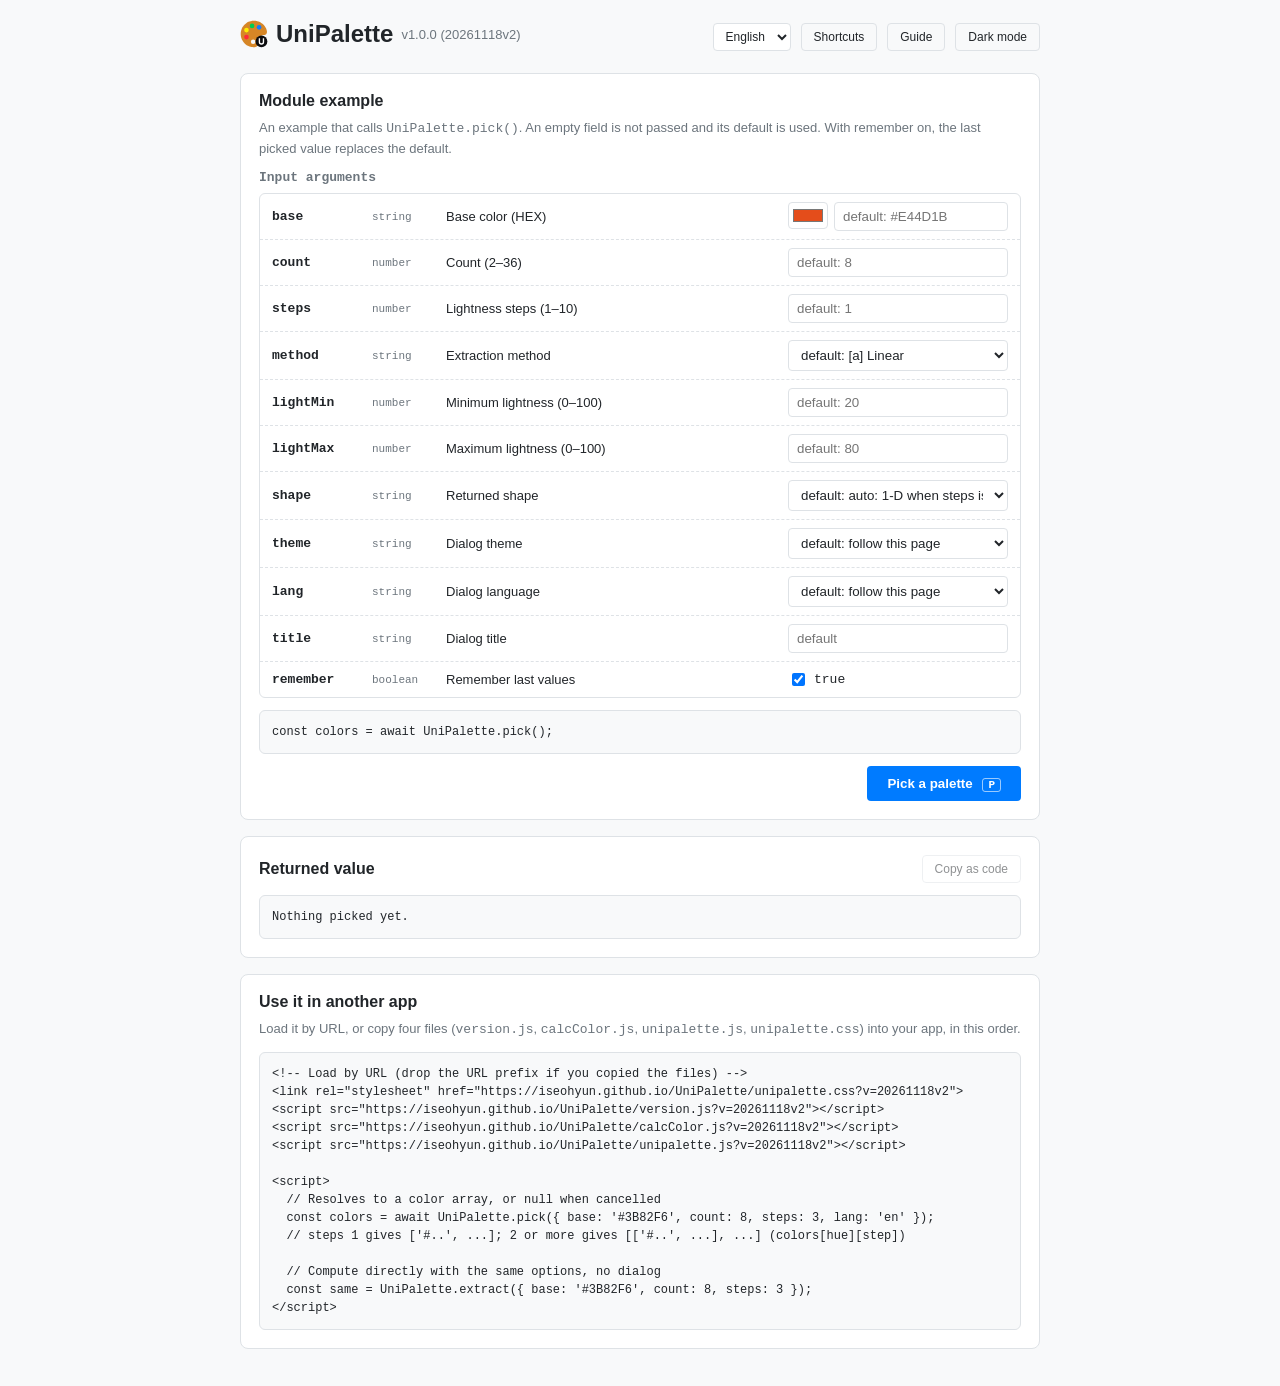
==== commit 8683b8d2: "feat: UniPalette.pick 대화상자 모듈과 모듈 예제 화면, 다국어(ko/en/ja/zh), 빌드 표시 20261118v2 - unipalette.js / unipal" ====
--- a/index.html
+++ b/index.html
@@ -4,324 +4,149 @@
 <head>
   <meta charset="UTF-8">
   <meta name="viewport" content="width=device-width, initial-scale=1.0">
+  <meta name="build" content="20261118v2">
+  <meta name="theme-color" content="#E44D1B">
   <title>UniPalette - 인지 균일 색상 추출기</title>
+  <link rel="manifest" href="manifest.webmanifest">
   <link rel="icon" type="image/svg+xml" href="icon.svg">
   <link rel="icon" type="image/png" href="icon.png">
-  <link rel="stylesheet" href="style.css?v=20261109v1">
+  <link rel="apple-touch-icon" href="icon-512.png">
+  <link rel="stylesheet" href="unipalette.css?v=20261118v2">
+  <link rel="stylesheet" href="style.css?v=20261118v2">
 </head>
 
 <body>
 
-  <header style="display: flex; justify-content: space-between; align-items: center; width: 100%; max-width: 800px; margin-bottom: 20px;">
-    <div>
-      <h1 style="margin: 0 0 5px 0; font-size: 24px; display: flex; align-items: center; gap: 8px;"><img src="icon.svg" alt="UniPalette Icon" style="width: 28px; height: 28px; vertical-align: middle;">UniPalette <span id="appVersion" style="font-size: 13px; font-weight: normal; color: var(--muted-text); margin-left: 5px;">v1.0.0 (20261109v1)</span></h1>
-    </div>
+  <header class="app-header">
+    <h1><img src="icon.svg" alt="" class="app-logo">UniPalette <span id="appVersion" class="app-version"></span></h1>
     <div class="header-buttons">
-      <button id="btnShortcut" class="header-btn">단축키</button>
-      <button id="btnHelp" class="header-btn">설명서</button>
+      <select id="langSelect" class="header-select" data-i18n-attr="aria-label:language;title:language"></select>
+      <button id="btnShortcut" class="header-btn" data-i18n="shortcut">단축키</button>
+      <button id="btnHelp" class="header-btn" data-i18n="help">설명서</button>
       <button id="btnToggleDark" class="header-btn">다크모드</button>
     </div>
   </header>
 
-  <div class="container">
-    <div class="control-panel">
-      <div class="control-group" style="position: relative;">
-        <label for="baseColor">기준 색상 (Hex)</label>
-        <input type="text" id="baseColor" value="#E44D1B" placeholder="#ffffff" readonly style="cursor: pointer;">
-        <input type="color" id="hiddenColorPicker" value="#E44D1B" style="display: none;">
-        
-        <!-- 커스텀 2D HSV 컬러 피커 레이아웃 (4차 수정) -->
-        <div id="customColorPicker" class="custom-color-picker" style="display: none;">
-          
-          <!-- 2D 채도-명도 영역 -->
-          <div class="picker-canvas-container">
-            <canvas id="pickerCanvas" width="210" height="130"></canvas>
-            <div id="pickerMarker" class="picker-marker"></div>
-          </div>
-          
-          <!-- HUE 슬라이더 -->
-          <div class="picker-slider-container">
-            <input type="range" id="pickerHue" min="0" max="360" value="0">
-          </div>
-          
-          <!-- 하단 제어 툴바 -->
-          <div class="picker-bottom-bar">
-            <div class="picker-preview-group">
-              <div id="pickerPreview" class="picker-preview-chip"></div>
-              <span id="pickerHexText" class="picker-hex-text">#E44D1B</span>
-            </div>
-            <div class="picker-actions-group">
-              <!-- 스포이드 버튼 (EyeDropper) -->
-              <button id="btnDropper" class="picker-btn" title="스포이드 색상 추출" style="display: none;">
-                <svg viewBox="0 0 24 24" width="14" height="14" fill="none" stroke="currentColor" stroke-width="2.5" stroke-linecap="round" stroke-linejoin="round">
-                  <path d="m15 4 5 5"></path>
-                  <path d="M12.93 7.07a2 2 0 0 0-2.83 0l-6.24 6.24a2 2 0 0 0 0 2.83l.79.79a2 2 0 0 0 2.83 0l6.24-6.24a2 2 0 0 0 0-2.83Z"></path>
-                  <path d="m2 22 3-3"></path>
-                </svg>
-              </button>
-              <!-- OS 기본 컬러 피커 실행 버튼 -->
-              <button id="btnNativePicker" class="picker-btn" title="시스템 컬러 피커">
-                <svg viewBox="0 0 24 24" width="14" height="14" fill="none" stroke="currentColor" stroke-width="2.5" stroke-linecap="round" stroke-linejoin="round">
-                  <circle cx="13.5" cy="6.5" r=".5" fill="currentColor"></circle>
-                  <circle cx="17.5" cy="10.5" r=".5" fill="currentColor"></circle>
-                  <circle cx="8.5" cy="7.5" r=".5" fill="currentColor"></circle>
-                  <circle cx="6.5" cy="12.5" r=".5" fill="currentColor"></circle>
-                  <path d="M12 2C6.477 2 2 6.477 2 12s4.477 10 10 10c1.378 0 2.5-1.122 2.5-2.5 0-.649-.247-1.24-.657-1.687-.41-.448-.657-1.047-.657-1.701 0-1.378 1.122-2.5 2.5-2.5H18c2.206 0 4-1.794 4-4 0-5.523-4.477-10-10-10z"></path>
-                </svg>
-              </button>
-              <!-- 닫기 버튼 (아이콘 형태, 배경 빨간색) -->
-              <button id="btnClosePicker" class="picker-btn" title="닫기" style="background-color: #e03131; color: white; border-color: #e03131;">
-                <svg viewBox="0 0 24 24" width="14" height="14" fill="none" stroke="currentColor" stroke-width="2.5" stroke-linecap="round" stroke-linejoin="round">
-                  <line x1="18" y1="6" x2="6" y2="18"></line>
-                  <line x1="6" y1="6" x2="18" y2="18"></line>
-                </svg>
-              </button>
-            </div>
-          </div>
-        </div>
+  <main class="container" id="appMain">
+    <section class="demo-card">
+      <h2 class="demo-title" data-i18n="exampleTitle">모듈 예제</h2>
+      <p class="demo-desc" data-i18n="exampleDesc"></p>
+
+      <h3 class="demo-subtitle" data-i18n="inputArgs">Input arguments</h3>
+      <ul class="arg-list">
+        <li class="arg-row">
+          <code class="arg-name">base</code><span class="arg-type">string</span>
+          <span class="arg-desc" data-i18n="argBase"></span>
+          <span class="arg-input demo-color">
+            <input type="color" id="optBasePicker" value="#e44d1b" data-i18n-attr="aria-label:argBase">
+            <input type="text" id="optBase" maxlength="7" autocomplete="off" data-default="#E44D1B" data-i18n-attr="aria-label:argBase">
+          </span>
+        </li>
+        <li class="arg-row">
+          <code class="arg-name">count</code><span class="arg-type">number</span>
+          <span class="arg-desc" data-i18n="argCount"></span>
+          <span class="arg-input"><input type="number" id="optCount" min="2" max="36" data-default="8" data-i18n-attr="aria-label:argCount"></span>
+        </li>
+        <li class="arg-row">
+          <code class="arg-name">steps</code><span class="arg-type">number</span>
+          <span class="arg-desc" data-i18n="argSteps"></span>
+          <span class="arg-input"><input type="number" id="optSteps" min="1" max="10" data-default="1" data-i18n-attr="aria-label:argSteps"></span>
+        </li>
+        <li class="arg-row">
+          <code class="arg-name">method</code><span class="arg-type">string</span>
+          <span class="arg-desc" data-i18n="argMethod"></span>
+          <span class="arg-input"><select id="optMethod" data-i18n-attr="aria-label:argMethod"></select></span>
+        </li>
+        <li class="arg-row">
+          <code class="arg-name">lightMin</code><span class="arg-type">number</span>
+          <span class="arg-desc" data-i18n="argLightMin"></span>
+          <span class="arg-input"><input type="number" id="optLightMin" min="0" max="100" data-default="20" data-i18n-attr="aria-label:argLightMin"></span>
+        </li>
+        <li class="arg-row">
+          <code class="arg-name">lightMax</code><span class="arg-type">number</span>
+          <span class="arg-desc" data-i18n="argLightMax"></span>
+          <span class="arg-input"><input type="number" id="optLightMax" min="0" max="100" data-default="80" data-i18n-attr="aria-label:argLightMax"></span>
+        </li>
+        <li class="arg-row">
+          <code class="arg-name">shape</code><span class="arg-type">string</span>
+          <span class="arg-desc" data-i18n="argShape"></span>
+          <span class="arg-input">
+            <select id="optShape" data-i18n-attr="aria-label:argShape">
+              <option value="auto" data-i18n="shapeAuto"></option>
+              <option value="grid" data-i18n="shapeGrid"></option>
+            </select>
+          </span>
+        </li>
+        <li class="arg-row">
+          <code class="arg-name">theme</code><span class="arg-type">string</span>
+          <span class="arg-desc" data-i18n="argTheme"></span>
+          <span class="arg-input">
+            <select id="optTheme" data-i18n-attr="aria-label:argTheme">
+              <option value="" data-i18n="followPage"></option>
+              <option value="auto">auto</option>
+              <option value="light">light</option>
+              <option value="dark">dark</option>
+            </select>
+          </span>
+        </li>
+        <li class="arg-row">
+          <code class="arg-name">lang</code><span class="arg-type">string</span>
+          <span class="arg-desc" data-i18n="argLang"></span>
+          <span class="arg-input"><select id="optLang" data-i18n-attr="aria-label:argLang"></select></span>
+        </li>
+        <li class="arg-row">
+          <code class="arg-name">title</code><span class="arg-type">string</span>
+          <span class="arg-desc" data-i18n="argTitle"></span>
+          <span class="arg-input"><input type="text" id="optTitle" maxlength="40" autocomplete="off" data-i18n-attr="aria-label:argTitle"></span>
+        </li>
+        <li class="arg-row">
+          <code class="arg-name">remember</code><span class="arg-type">boolean</span>
+          <span class="arg-desc" data-i18n="argRemember"></span>
+          <span class="arg-input arg-check"><input type="checkbox" id="optRemember" checked data-i18n-attr="aria-label:argRemember"> <code id="optRememberText">true</code></span>
+        </li>
+      </ul>
+
+      <pre class="demo-code" id="callCode"></pre>
+      <div class="demo-actions">
+        <button type="button" id="btnPick" class="primary-btn"><span data-i18n="pick">팔레트 고르기</span> <kbd>P</kbd></button>
       </div>
+    </section>
 
-      <div class="control-group">
-        <label>추출 개수 및 명암 단계</label>
-        <div style="display: flex; gap: 10px;">
-          <input type="number" id="extractCount" value="8" min="2" max="36" style="flex: 1;" title="추출 개수(Hue 개수)">
-          <input type="number" id="lightSteps" value="1" min="1" max="10" style="flex: 1;" title="명암 차이 개수" placeholder="명암 단계">
-        </div>
+    <section class="demo-card">
+      <div class="demo-title-row">
+        <h2 class="demo-title" data-i18n="resultTitle">돌려받은 값</h2>
+        <button type="button" id="btnCopyResult" class="header-btn" data-i18n="copyAsCode" disabled>코드로 복사</button>
       </div>
+      <div id="resultChips" class="result-chips" aria-live="polite"></div>
+      <pre class="demo-code" id="resultCode"></pre>
+    </section>
 
-      <div class="control-group" style="grid-column: span 2;">
-        <label for="extractMethod">추출 방법</label>
-        <select id="extractMethod">
-          <option value="linear" selected>[a] 선형 색상 추출</option>
-          <option value="hslAdapt">[b] 휘도 보정(HSL 적응형)</option>
-          <option value="macadam">[c] 색상 보정(MacAdam Ellipse)</option>
-          <option value="hslMacadam">[d] 휘도 색상 보정(HSL+MacAdam)</option>
-          <option value="oklab">[e] 인지적 등간격(Oklab)</option>
-          <option value="ciede">[f] CIEDE2000 고인지 색차 탐색</option>
-          <option value="ppt">[x] PowerPoint기본색(7x1)</option>
-          <option value="rainbow">[y] 무지개색(MS, 10x1)</option>
-          <option value="google">[z] 구글색(8x3)</option>
-        </select>
-      </div>
-    </div>
+    <section class="demo-card">
+      <h2 class="demo-title" data-i18n="usageTitle">다른 앱에서 쓰기</h2>
+      <p class="demo-desc" data-i18n="usageDesc"></p>
+      <pre class="demo-code" id="usageCode"></pre>
+    </section>
+  </main>
 
-    <!-- 명암 슬라이더 1행 정렬 -->
-    <div class="lightness-range-row" style="margin-top: 15px; padding-top: 15px; border-top: 1px solid var(--border-color);">
-      <div class="control-group" style="width: 100%;">
-        <label>명암 영역 범위 (Lightness) : <span id="lightRangeVal">20% ~ 80%</span></label>
-        <div class="multi-range-slider-container">
-          <div class="multi-range-slider">
-            <input type="range" id="lightMin" min="0" max="100" value="20">
-            <input type="range" id="lightMax" min="0" max="100" value="80">
-            <div class="slider-track"></div>
-            <div class="slider-range" id="sliderRange"></div>
-          </div>
-        </div>
-      </div>
-    </div>
+  <div id="toastMessage" class="toast-message" role="status"></div>
 
-    <!-- H-L 컬러 맵 시각화 영역 -->
-    <div class="colormap-card">
-      <div class="colormap-title">
-        <span>색상 분포 맵 <span style="font-size: 12px; font-weight: normal; color: #6c757d;">(가로: Hue, 세로: Lightness)</span></span>
-        <div style="display: flex; align-items: center; gap: 10px;">
-          <small id="colormapSatLabel" style="font-weight: normal; color: #6c757d;">채도: --%</small>
-          <button id="btnExportCode" class="export-btn">코드로 추출</button>
-        </div>
-      </div>
-      <div class="colormap-wrapper" id="colormapWrapper">
-        <canvas id="colorMapCanvas" width="360" height="150"></canvas>
-        <div id="colormapMarkers"></div>
-      </div>
-      <div class="colormap-axis-labels">
-        <span>Red (0°)</span>
-        <span>Green (120°)</span>
-        <span>Blue (240°)</span>
-        <span>Red (360°)</span>
-      </div>
-    </div>
-
-    <!-- 인접 색 대비 확인 스트립 영역 -->
-    <div class="contrast-card">
-      <div class="colormap-title">
-        <span>인접 색상 대비 스트립 <span style="font-size: 12px; font-weight: normal; color: #6c757d;">(인접한 색상 간의 명도/색상 대비 비교)</span></span>
-      </div>
-      <div class="contrast-strip-wrapper" id="contrastStrip"></div>
-    </div>
-
-    <div class="palette-container" id="paletteResult"></div>
+  <div id="updateNotice" class="update-notice" hidden>
+    <span data-i18n="newVersion">새 버전이 있습니다</span>
+    <button type="button" id="btnUpdateReload" class="primary-btn" data-i18n="reload">새로 고침</button>
+    <button type="button" id="btnUpdateDismiss" class="header-btn" data-i18n="close">닫기</button>
   </div>
 
-  <div id="toastMessage" class="toast-message">클립보드에 복사되었습니다.</div>
-
-  <!-- 공용 모달 오버레이 구조 -->
+  <!-- 공용 모달: 설명서·단축키 창의 내용은 main.js가 언어에 맞게 만든다 -->
   <div id="commonModal" class="modal-overlay">
-    <div class="modal-content" id="modalContent"></div>
+    <div class="modal-content" id="modalContent" role="dialog" aria-modal="true"></div>
   </div>
 
-  <!-- 로컬 file:// 실행 환경을 위한 모달 폴백 템플릿 -->
-  <template id="tmpl-help">
-<div class="modal-header">
-  <h2>사용 설명서 및 알고리즘 정보</h2>
-  <button class="modal-close-btn" onclick="closeModal()">&times;</button>
-</div>
-<div class="modal-body" style="max-height: 450px; overflow-y: auto;">
-  <div class="help-section">
-    <h3>1. 통합 색상 추출 방법 안내</h3>
-    <div class="algorithm-card">
-      <div class="algo-title">선형 색상 추출</div>
-      <div class="algo-desc">
-        HSL 색상 원통 공간 상에서 360°를 등간격으로 선형 분할합니다.
-      </div>
-    </div>
-
-    <div class="algorithm-card">
-      <div class="algo-title">휘도 보정 (HSL 적응형)</div>
-      <div class="algo-desc">
-        HSL 공간 상에서 선형으로 색을 쪼개되, 각 색조별로 인간 눈이 감지하는 시각적 밝기를 고려하여 <strong>상대 휘도(Relative Luminance)</strong>를 계산하여
-        명도(Lightness)를 적응형으로 조정합니다.
-      </div>
-    </div>
-
-    <div class="algorithm-card">
-      <div class="algo-title">색상 보정 (MacAdam Ellipse)</div>
-      <div class="algo-desc">
-        인간 시각의 <strong>색 변별력 한계(MacAdam Ellipse)</strong> 특성을 모델링하여 비선형 분할합니다.
-        눈이 둔감하게 구별하는 녹색부근은 각도 간격을 크게 넓히고,
-        미세한 차이도 기민하게 감지하는 적색 및 청색 부근은 매우 조밀하게 쪼개어 진정한 인지적 등간격을 이끌어냅니다.
-      </div>
-    </div>
-
-    <div class="algorithm-card">
-      <div class="algo-title">휘도 색상 보정 (HSL+MacAdam)</div>
-      <div class="algo-desc">
-        앞선 두 개의 고수준 보정을 동시에 결합합니다.
-        <strong>MacAdam Ellipse</strong>에 근거해 Hue 각도를 시각적으로 최적화된 비선형 세그먼트로 분할한 후,
-        동시에 <strong>상대 휘도 보정</strong>을 가동해 명도를 세밀히 튜닝하여,
-        색상과 명도 모두에서 시각적으로 완전한 균일성을 획득하는 복합 알고리즘입니다.
-      </div>
-    </div>
-
-    <div class="algorithm-card">
-      <div class="algo-title">인지적 등간격 (Oklab)</div>
-      <div class="algo-desc">
-        HSL 공간의 비선형 오차를 탈피하고 <strong>Oklab 3D 벡터 인지 색 공간</strong>상에서 다이렉트로 회전 연산을 처리합니다.
-        기준 색상을 <code>sRGB &rarr; XYZ &rarr; LMS &rarr; Oklab</code>으로 무손실 변환한 뒤,
-        무채색축을 기점으로 N 등분각만큼 기하학적 회전을 가하고,
-        이를 다시 감마 역보정과 클리핑을 거쳐 sRGB/HEX 코드로 직접 역산합니다.
-        붉은색 영역 등의 인지 변별 가중치 보정이 물리/수학적으로 완벽히 자동 반영되는 하이엔드 방식입니다.
-      </div>
-    </div>
-
-    <div class="algorithm-card">
-      <div class="algo-title">CIEDE2000 고인지 색차 탐색</div>
-      <div class="algo-desc">
-        인간 시각의 색 정밀 인지 거리 연산 공식인 <strong>CIEDE2000</strong>을 기반으로 최적화 탐색을 수행합니다.
-        각 각도에 따라 기준 색상과 인지적으로 일치하는 색차 거리를 갖도록 명도를 계산하여 색조별 시각적 구별도를 극대화합니다.
-      </div>
-    </div>
-  </div>
-
-  <div class="help-section" style="margin-top: 20px;">
-    <h3>2. 고정 색상 프리셋 정보</h3>
-    <ul>
-      <li><strong>PowerPoint 기본색</strong>: 파워포인트 기본 디자인 도구에서 자주 쓰이는 대표 색상 7가지입니다. (7x1)</li>
-      <li><strong>무지개색 (MS Office)</strong>: 마이크로소프트 오피스의 스탠다드 무지개 10선 색상표입니다. (10x1)</li>
-      <li><strong>구글 캘린더/행아웃색</strong>: 구글 서비스에서 사용되는 밝고 가시성 높은 24종의 캘린더 팔레트입니다. (8x3)</li>
-    </ul>
-  </div>
-  </template>
-  <template id="tmpl-shortcut">
-<div class="modal-header">
-  <h2>단축키 설정</h2>
-  <button class="modal-close-btn" onclick="closeModal()">&times;</button>
-</div>
-<div class="modal-body">
-  <p class="modal-desc">아래의 버튼을 클릭한 후, 원하는 키보드 키를 입력하여 단축키를 변경하세요. (텍스트 입력 폼 포커스 중에는 단축키가 작동하지 않습니다.)</p>
-  
-  <table class="shortcut-table">
-    <thead>
-      <tr>
-        <th>동작</th>
-        <th>기본 단축키 (Primary)</th>
-        <th>대체 단축키 (Secondary)</th>
-      </tr>
-    </thead>
-    <tbody>
-      <tr>
-        <td class="action-label">추출 개수 증가</td>
-        <td>
-          <button class="key-slot-btn" id="key-increaseCount-primary" data-action="increaseCount" data-slot="primary">
-            +
-          </button>
-        </td>
-        <td>
-          <button class="key-slot-btn" id="key-increaseCount-secondary" data-action="increaseCount" data-slot="secondary">
-            ArrowUp
-          </button>
-        </td>
-      </tr>
-      <tr>
-        <td class="action-label">추출 개수 감소</td>
-        <td>
-          <button class="key-slot-btn" id="key-decreaseCount-primary" data-action="decreaseCount" data-slot="primary">
-            -
-          </button>
-        </td>
-        <td>
-          <button class="key-slot-btn" id="key-decreaseCount-secondary" data-action="decreaseCount" data-slot="secondary">
-            ArrowDown
-          </button>
-        </td>
-      </tr>
-      <tr>
-        <td class="action-label">명암 단계 증가</td>
-        <td>
-          <button class="key-slot-btn" id="key-increaseLightSteps-primary" data-action="increaseLightSteps" data-slot="primary">
-            *
-          </button>
-        </td>
-        <td>
-          <button class="key-slot-btn" id="key-increaseLightSteps-secondary" data-action="increaseLightSteps" data-slot="secondary">
-            PageUp
-          </button>
-        </td>
-      </tr>
-      <tr>
-        <td class="action-label">명암 단계 감소</td>
-        <td>
-          <button class="key-slot-btn" id="key-decreaseLightSteps-primary" data-action="decreaseLightSteps" data-slot="primary">
-            /
-          </button>
-        </td>
-        <td>
-          <button class="key-slot-btn" id="key-decreaseLightSteps-secondary" data-action="decreaseLightSteps" data-slot="secondary">
-            PageDown
-          </button>
-        </td>
-      </tr>
-    </tbody>
-  </table>
-
-  <div class="shortcut-info-box" style="margin-top: 15px; padding: 10px; background-color: rgba(0,75,255,0.03); border: 1px solid rgba(0,75,255,0.1); border-radius: 6px; font-size: 11px;">
-    <strong style="color: #0056b3;">💡 고정 단축키 안내</strong>
-    <p style="margin: 4px 0 0 0; color: #6c757d; line-height: 1.4;">
-      - <strong>[a], [b], [c], [d], [e], [f]</strong>: 색상 추출 방법 스위칭<br>
-      - <strong>[x], [y], [z]</strong>: 각각 PPT 기본색 / 무지개색 / 구글색 고정 프리셋 스위칭 (고정 단축키는 변경 불가)
-    </p>
-  </div>
-  
-  <div class="modal-footer" style="margin-top: 15px;">
-    <button class="modal-action-btn save" id="btnSaveShortcuts">저장</button>
-    <button class="modal-action-btn reset" id="btnResetShortcuts">초기화</button>
-  </div>
-</div>
-  </template>
-
-  <script src="version.js?v=20261109v1"></script>
-  <script src="calcColor.js?v=20261109v1"></script>
-  <script src="main.js?v=20261109v1"></script>
-  <script src="shortcut.js?v=20261109v1"></script>
+  <script src="version.js?v=20261118v2"></script>
+  <script src="calcColor.js?v=20261118v2"></script>
+  <script src="unipalette.js?v=20261118v2"></script>
+  <script src="i18n.js?v=20261118v2"></script>
+  <script src="shortcut.js?v=20261118v2"></script>
+  <script src="main.js?v=20261118v2"></script>
 </body>
 
-</html>+</html>
--- a/unipalette.css
+++ b/unipalette.css
@@ -0,0 +1,580 @@
+/**
+ * @fileoverview UniPalette 모듈(대화상자) 전용 스타일시트
+ * - 모든 선택자는 .up- 접두어 아래에 두어 이 모듈을 불러 쓰는 앱의 스타일과 섞이지 않게 한다.
+ * - 색은 .up-dialog 위의 토큰으로만 쓴다. data-theme="auto"는 시스템의 밝기 설정을 따른다.
+ * - 그래픽(피커, 분포 맵, 마커, 대비 스트립)은 UniPalette 단독 앱의 모양을 그대로 옮겼다.
+ */
+
+.up-dialog {
+  --up-bg: #ffffff;
+  --up-sub-bg: #f8f9fa;
+  --up-text: #212529;
+  --up-border: #dee2e6;
+  --up-muted: #6c757d;
+  --up-disabled: #e9ecef;
+  --up-accent: #007bff;
+  --up-accent-hover: #0056b3;
+  --up-accent-soft: #80bdff;
+  --up-danger: #e03131;
+  --up-backdrop: rgba(0, 0, 0, 0.4);
+
+  font-family: -apple-system, BlinkMacSystemFont, "Segoe UI", Roboto, sans-serif;
+  width: min(760px, calc(100vw - 32px));
+  max-height: calc(100vh - 32px);
+  box-sizing: border-box;
+  padding: 0;
+  border: 1px solid var(--up-border);
+  border-radius: 12px;
+  background: var(--up-bg);
+  color: var(--up-text);
+  box-shadow: 0 10px 25px rgba(0, 0, 0, 0.15);
+  overflow: visible;
+}
+
+.up-dialog[data-theme="dark"] {
+  --up-bg: #1e1e1e;
+  --up-sub-bg: #121212;
+  --up-text: #e0e0e0;
+  --up-border: #333333;
+  --up-muted: #adb5bd;
+  --up-disabled: #2a2a2a;
+  --up-accent-soft: #3d6fa8;
+  --up-backdrop: rgba(0, 0, 0, 0.6);
+}
+
+@media (prefers-color-scheme: dark) {
+  .up-dialog[data-theme="auto"] {
+    --up-bg: #1e1e1e;
+    --up-sub-bg: #121212;
+    --up-text: #e0e0e0;
+    --up-border: #333333;
+    --up-muted: #adb5bd;
+    --up-disabled: #2a2a2a;
+    --up-accent-soft: #3d6fa8;
+    --up-backdrop: rgba(0, 0, 0, 0.6);
+  }
+}
+
+.up-dialog::backdrop {
+  background: rgba(0, 0, 0, 0.45);
+  backdrop-filter: blur(4px);
+}
+
+.up-dialog *,
+.up-dialog *::before,
+.up-dialog *::after {
+  box-sizing: border-box;
+}
+
+.up-shell {
+  display: flex;
+  flex-direction: column;
+  max-height: calc(100vh - 34px);
+}
+
+/* 머리 */
+.up-head {
+  display: flex;
+  align-items: center;
+  justify-content: space-between;
+  gap: 12px;
+  padding: 14px 18px 10px;
+  border-bottom: 1px solid var(--up-border);
+}
+.up-title {
+  margin: 0;
+  font-size: 16px;
+  font-weight: 700;
+}
+.up-version {
+  margin-left: 6px;
+  font-size: 11px;
+  font-weight: 400;
+  color: var(--up-muted);
+}
+.up-icon-btn {
+  background: none;
+  border: none;
+  color: var(--up-muted);
+  cursor: pointer;
+  padding: 4px;
+  border-radius: 4px;
+  display: flex;
+  align-items: center;
+  justify-content: center;
+}
+.up-icon-btn:hover {
+  color: var(--up-text);
+  background: var(--up-border);
+}
+
+/* 몸통 */
+.up-body {
+  padding: 14px 18px;
+  overflow-y: auto;
+  overflow-x: hidden;   /* 가장자리 마커의 툴팁이 가로 스크롤을 만들지 않게 */
+  display: flex;
+  flex-direction: column;
+  gap: 14px;
+}
+
+.up-controls {
+  display: grid;
+  grid-template-columns: repeat(auto-fit, minmax(160px, 1fr));
+  gap: 12px;
+}
+.up-field {
+  display: flex;
+  flex-direction: column;
+  gap: 5px;
+  position: relative;
+  min-width: 0;
+}
+.up-field-wide {
+  grid-column: span 2;
+}
+.up-label {
+  font-size: 12px;
+  font-weight: 600;
+}
+.up-label small {
+  font-weight: 400;
+  color: var(--up-muted);
+}
+.up-dialog input[type="number"],
+.up-dialog select,
+.up-base-btn {
+  font: inherit;
+  font-size: 13px;
+  padding: 7px 8px;
+  border: 1px solid var(--up-border);
+  border-radius: 4px;
+  background: var(--up-bg);
+  color: var(--up-text);
+  width: 100%;
+  min-width: 0;
+}
+.up-dialog input:disabled,
+.up-dialog select:disabled {
+  background: var(--up-disabled);
+  color: var(--up-muted);
+  cursor: not-allowed;
+}
+.up-pair {
+  display: flex;
+  gap: 8px;
+}
+.up-base-btn {
+  cursor: pointer;
+  text-align: left;
+  font-family: monospace;
+  font-weight: 700;
+}
+
+/* 명암 범위 더블 슬라이더 */
+.up-range {
+  position: relative;
+  height: 24px;
+  display: flex;
+  align-items: center;
+}
+.up-range-track,
+.up-range-fill {
+  position: absolute;
+  height: 6px;
+  border-radius: 3px;
+}
+.up-range-track {
+  width: 100%;
+  background: var(--up-border);
+}
+.up-range-fill {
+  background: var(--up-accent-soft);
+}
+.up-range input[type="range"] {
+  position: absolute;
+  width: 100%;
+  height: 6px;
+  margin: 0;
+  padding: 0;
+  background: none;
+  -webkit-appearance: none;
+  appearance: none;
+  pointer-events: none;
+  z-index: 2;
+}
+.up-range input[type="range"]::-webkit-slider-thumb {
+  -webkit-appearance: none;
+  height: 16px;
+  width: 16px;
+  border-radius: 50%;
+  background: var(--up-accent);
+  border: 2px solid #fff;
+  box-shadow: 0 1px 3px rgba(0, 0, 0, 0.3);
+  cursor: pointer;
+  pointer-events: auto;
+}
+.up-range input[type="range"]::-moz-range-thumb {
+  height: 16px;
+  width: 16px;
+  border-radius: 50%;
+  background: var(--up-accent);
+  border: 2px solid #fff;
+  box-shadow: 0 1px 3px rgba(0, 0, 0, 0.3);
+  cursor: pointer;
+  pointer-events: auto;
+}
+
+/* 카드(분포 맵, 미리보기) */
+.up-card {
+  border: 1px solid var(--up-border);
+  border-radius: 8px;
+  padding: 12px;
+  background: var(--up-bg);
+}
+.up-card-title {
+  display: flex;
+  justify-content: space-between;
+  align-items: center;
+  gap: 8px;
+  margin-bottom: 10px;
+  font-size: 13px;
+  font-weight: 600;
+}
+.up-card-title small {
+  font-weight: 400;
+  color: var(--up-muted);
+}
+
+/* 색상 분포 맵 */
+.up-map {
+  position: relative;
+  width: 100%;
+  height: 160px;
+  border-radius: 6px;
+  border: 1px solid var(--up-border);
+  touch-action: none;
+}
+.up-map canvas {
+  width: 100%;
+  height: 100%;
+  border-radius: 5px;
+  display: block;
+}
+.up-map-axis {
+  display: flex;
+  justify-content: space-between;
+  font-size: 10px;
+  color: var(--up-muted);
+  margin-top: 6px;
+  padding: 0 4px;
+}
+.up-light-guide {
+  position: absolute;
+  left: 0;
+  right: 0;
+  pointer-events: none;
+  border-top: 1.5px dashed rgba(255, 255, 255, 0.6);
+  border-bottom: 1.5px dashed rgba(255, 255, 255, 0.6);
+  background: rgba(255, 255, 255, 0.08);
+  mix-blend-mode: overlay;
+  transition: top 0.15s ease, height 0.15s ease;
+  z-index: 3;
+}
+.up-marker {
+  position: absolute;
+  border-radius: 50%;
+  transform: translate(-50%, -50%);
+  transition: transform 0.2s cubic-bezier(0.175, 0.885, 0.32, 1.275);
+}
+.up-marker-base {
+  width: 18px;
+  height: 18px;
+  border: 3px solid #000;
+  box-shadow: 0 0 8px rgba(255, 255, 255, 0.9), inset 0 0 2px rgba(255, 255, 255, 0.8);
+  z-index: 10;
+  cursor: grab;
+}
+.up-marker-base.up-dragging {
+  cursor: grabbing;
+  transform: translate(-50%, -50%) scale(1.2);
+}
+.up-marker-color {
+  width: 12px;
+  height: 12px;
+  border: 2px solid #fff;
+  box-shadow: 0 0 5px rgba(0, 0, 0, 0.6);
+  z-index: 5;
+}
+.up-marker:hover,
+.up-marker.up-active {
+  transform: translate(-50%, -50%) scale(1.4);
+  z-index: 12;
+  box-shadow: 0 0 10px rgba(0, 0, 0, 0.9);
+}
+.up-marker::after {
+  content: attr(data-tip);
+  position: absolute;
+  bottom: 140%;
+  left: 50%;
+  transform: translateX(-50%);
+  background: rgba(0, 0, 0, 0.85);
+  color: #fff;
+  padding: 4px 8px;
+  font-size: 10px;
+  font-family: monospace;
+  border-radius: 4px;
+  white-space: nowrap;
+  opacity: 0;
+  pointer-events: none;
+  transition: opacity 0.15s ease;
+  z-index: 99;
+}
+.up-marker:hover::after {
+  opacity: 1;
+}
+
+/* 결과 미리보기(인접 대비 스트립) */
+.up-strip {
+  display: grid;
+  width: 100%;
+  border-radius: 6px;
+  overflow: hidden;
+  border: 1px solid var(--up-border);
+}
+.up-chip {
+  min-height: 35px;
+  display: flex;
+  flex-direction: column;
+  align-items: center;
+  justify-content: center;
+  font-family: monospace;
+  font-weight: 700;
+  font-size: 11px;
+  cursor: pointer;
+  position: relative;
+  border: none;
+  padding: 0;
+  transition: transform 0.18s ease, box-shadow 0.18s ease;
+}
+.up-chip:hover,
+.up-chip:focus-visible,
+.up-chip.up-active {
+  transform: scale(1.06);
+  z-index: 2;
+  box-shadow: 0 0 10px rgba(0, 0, 0, 0.35);
+  outline: none;
+}
+.up-chip-dark { color: #000; }
+.up-chip-light { color: #fff; }
+
+/* 기준 색 피커(팝오버) */
+.up-picker {
+  position: absolute;
+  top: 100%;
+  left: 0;
+  z-index: 50;
+  margin-top: 5px;
+  width: 236px;
+  padding: 12px;
+  display: flex;
+  flex-direction: column;
+  gap: 10px;
+  background: var(--up-bg);
+  border: 1px solid var(--up-border);
+  border-radius: 8px;
+  box-shadow: 0 10px 25px rgba(0, 0, 0, 0.15);
+}
+.up-picker[hidden] {
+  display: none;
+}
+.up-picker-canvas {
+  position: relative;
+  width: 210px;
+  height: 130px;
+  border-radius: 4px;
+  overflow: hidden;
+  border: 1px solid var(--up-border);
+  cursor: crosshair;
+  touch-action: none;
+}
+.up-picker-canvas canvas {
+  width: 100%;
+  height: 100%;
+  display: block;
+}
+.up-picker-pin {
+  position: absolute;
+  width: 10px;
+  height: 10px;
+  border-radius: 50%;
+  border: 1.5px solid #fff;
+  box-shadow: 0 0 3px rgba(0, 0, 0, 0.7), inset 0 0 1px rgba(0, 0, 0, 0.5);
+  transform: translate(-50%, -50%);
+  pointer-events: none;
+}
+.up-hue {
+  width: 100%;
+  height: 10px;
+  margin: 0;
+  border-radius: 5px;
+  -webkit-appearance: none;
+  appearance: none;
+  background: linear-gradient(to right, #f00, #ff0, #0f0, #0ff, #00f, #f0f, #f00);
+  cursor: pointer;
+  outline: none;
+}
+.up-hue::-webkit-slider-thumb {
+  -webkit-appearance: none;
+  width: 14px;
+  height: 14px;
+  border-radius: 50%;
+  background: #fff;
+  border: 2px solid #333;
+  box-shadow: 0 1px 3px rgba(0, 0, 0, 0.3);
+}
+.up-hue::-moz-range-thumb {
+  width: 14px;
+  height: 14px;
+  border-radius: 50%;
+  background: #fff;
+  border: 2px solid #333;
+  box-shadow: 0 1px 3px rgba(0, 0, 0, 0.3);
+}
+.up-picker-bar {
+  display: flex;
+  justify-content: space-between;
+  align-items: center;
+}
+.up-picker-preview {
+  display: flex;
+  align-items: center;
+  gap: 8px;
+  font-family: monospace;
+  font-size: 12px;
+  font-weight: 700;
+}
+.up-picker-preview span:first-child {
+  width: 24px;
+  height: 24px;
+  border-radius: 4px;
+  border: 1px solid var(--up-border);
+}
+.up-picker-actions {
+  display: flex;
+  gap: 6px;
+}
+.up-picker-btn {
+  background: var(--up-bg);
+  border: 1px solid var(--up-border);
+  border-radius: 4px;
+  padding: 5px;
+  cursor: pointer;
+  color: var(--up-muted);
+  display: flex;
+  align-items: center;
+  justify-content: center;
+}
+.up-picker-btn:hover {
+  color: var(--up-text);
+  background: var(--up-border);
+}
+.up-picker-btn[hidden] {
+  display: none;
+}
+.up-picker-close {
+  background: var(--up-danger);
+  border-color: var(--up-danger);
+  color: #fff;
+}
+.up-native {
+  position: absolute;
+  width: 0;
+  height: 0;
+  opacity: 0;
+  pointer-events: none;
+}
+
+/* 오류 경계 */
+.up-error {
+  border: 1px solid var(--up-danger);
+  border-radius: 8px;
+  padding: 12px;
+  font-size: 13px;
+}
+.up-error[hidden] {
+  display: none;
+}
+.up-error strong {
+  display: block;
+  margin-bottom: 4px;
+}
+.up-error code {
+  display: block;
+  margin-bottom: 8px;
+  color: var(--up-muted);
+  font-size: 12px;
+  word-break: break-all;
+}
+
+/* 발 */
+.up-foot {
+  display: flex;
+  align-items: center;
+  justify-content: space-between;
+  gap: 8px;
+  padding: 12px 18px 14px;
+  border-top: 1px solid var(--up-border);
+}
+.up-foot-right {
+  display: flex;
+  gap: 8px;
+}
+.up-btn {
+  font: inherit;
+  font-size: 13px;
+  font-weight: 600;
+  padding: 8px 16px;
+  border-radius: 4px;
+  border: 1px solid var(--up-border);
+  background: var(--up-bg);
+  color: var(--up-text);
+  cursor: pointer;
+}
+.up-btn:hover {
+  background: var(--up-border);
+}
+.up-btn-primary {
+  background: var(--up-accent);
+  border-color: var(--up-accent);
+  color: #fff;
+}
+.up-btn-primary:hover {
+  background: var(--up-accent-hover);
+}
+.up-status {
+  font-size: 12px;
+  color: var(--up-muted);
+  min-height: 1em;
+}
+
+/* 좁은 화면 */
+@media (max-width: 560px) {
+  .up-field-wide {
+    grid-column: auto;
+  }
+  .up-map {
+    height: 130px;
+  }
+  .up-foot {
+    flex-wrap: wrap;
+  }
+}
+
+@media (prefers-reduced-motion: reduce) {
+  .up-dialog *,
+  .up-dialog *::before,
+  .up-dialog *::after {
+    transition: none !important;
+  }
+}
--- a/style.css
+++ b/style.css
@@ -1,6 +1,7 @@
 /**
  * @fileoverview UniPalette 중앙 집중형 스타일시트 (style.css)
- * - 메인 레이아웃, 다크모드 테마 변수, 2D 컬러 피커, 컬러 맵, 대비 스트립, 공용/개별 모달 스타일 통합
+ * - 견본 화면(index.html)의 레이아웃, 다크모드 테마 변수, 공용/개별 모달 스타일
+ * - 대화상자의 그래픽(피커, 분포 맵, 대비 스트립)은 모듈 스타일인 unipalette.css에 있다
  */
 
 :root {
@@ -90,7 +91,110 @@
   cursor: not-allowed;
 }
 
-button {
+
+/* 견본 화면 */
+.app-header {
+  display: flex;
+  justify-content: space-between;
+  align-items: center;
+  gap: 12px;
+  flex-wrap: wrap;
+}
+.app-header h1 {
+  display: flex;
+  align-items: center;
+  gap: 8px;
+}
+.app-logo {
+  width: 28px;
+  height: 28px;
+}
+.app-version {
+  font-size: 13px;
+  font-weight: normal;
+  color: var(--muted-text);
+}
+.container {
+  display: flex;
+  flex-direction: column;
+  gap: 16px;
+  background: none;
+  border: none;
+  padding: 0;
+}
+.demo-card {
+  background: var(--panel-bg);
+  border: 1px solid var(--border-color);
+  border-radius: 8px;
+  padding: 18px;
+}
+.demo-title {
+  margin: 0 0 8px;
+  font-size: 16px;
+}
+.demo-title-row {
+  display: flex;
+  justify-content: space-between;
+  align-items: center;
+  gap: 8px;
+  margin-bottom: 8px;
+}
+.demo-title-row .demo-title {
+  margin: 0;
+}
+.demo-desc {
+  margin: 0 0 12px;
+  font-size: 13px;
+  line-height: 1.5;
+  color: var(--muted-text);
+}
+.demo-color {
+  display: flex;
+  gap: 6px;
+}
+.demo-color input[type="color"] {
+  width: 40px;
+  flex: none;
+  padding: 2px;
+  border: 1px solid var(--border-color);
+  border-radius: 4px;
+  background: var(--panel-bg);
+}
+.demo-code {
+  margin: 12px 0 0;
+  padding: 12px;
+  border-radius: 6px;
+  background: var(--bg-color);
+  border: 1px solid var(--border-color);
+  font-size: 12px;
+  line-height: 1.5;
+  overflow-x: auto;
+  white-space: pre;
+}
+.demo-actions {
+  margin-top: 12px;
+  display: flex;
+  justify-content: flex-end;
+}
+.result-chips {
+  display: grid;
+  border-radius: 6px;
+  overflow: hidden;
+}
+.result-chips:empty {
+  display: none;
+}
+.result-chip {
+  height: 36px;
+  border: none;
+  padding: 0;
+  cursor: pointer;
+}
+.result-chip:disabled {
+  background: var(--disabled-bg);
+  cursor: default;
+}
+.primary-btn {
   background-color: #007bff;
   color: white;
   border: none;
@@ -99,318 +203,54 @@
   cursor: pointer;
   font-weight: bold;
 }
-
-button:hover {
+.primary-btn:hover {
   background-color: #0056b3;
 }
-
-/* 결과 출력 영역 */
-.palette-container {
-  display: flex;
-  flex-direction: column;
+.header-btn:disabled {
+  opacity: 0.5;
+  cursor: not-allowed;
+}
+.error-boundary {
+  display: flex;
+  flex-wrap: wrap;
+  align-items: center;
+  gap: 8px;
+  padding: 18px;
+  border: 1px solid #e03131;
+  border-radius: 8px;
+  background: var(--panel-bg);
+}
+.error-boundary strong,
+.error-boundary code {
+  flex-basis: 100%;
+}
+.update-notice {
+  position: fixed;
+  left: 50%;
+  bottom: 24px;
+  transform: translateX(-50%);
+  display: flex;
+  align-items: center;
   gap: 10px;
-  margin-top: 20px;
-}
-
-.color-card {
-  display: flex;
-  align-items: center;
-  padding: 10px;
-  border: 1px solid var(--border-color);
-  border-radius: 6px;
+  padding: 10px 14px;
+  border-radius: 8px;
   background: var(--panel-bg);
-}
-
-.color-swatch {
-  width: 50px;
-  height: 50px;
-  border-radius: 4px;
-  margin-right: 15px;
-  border: 1px solid rgba(0, 0, 0, 0.1);
-}
-
-.color-info {
-  flex: 1;
-  display: grid;
-  grid-template-columns: repeat(auto-fit, minmax(100px, 1fr));
-  font-size: 12px;
-  font-family: monospace;
-}
-
-.copy-btn {
-  background: none;
-  border: 1px solid var(--border-color);
-  color: var(--text-color);
-  padding: 4px 8px;
-  font-size: 11px;
-  cursor: pointer;
-}
-
-.copy-btn:hover {
-  background: var(--border-color);
-}
-
-/* 입력값 오류 스타일 */
-input[type="text"].invalid-input {
-  border-color: #dc3545 !important;
-  outline: none;
-  box-shadow: 0 0 0 0.2rem rgba(220, 53, 69, 0.25);
-}
-
-/* 컬러맵 카드 */
-.colormap-card {
-  margin-top: 20px;
-  border: 1px solid var(--border-color);
-  border-radius: 8px;
-  padding: 15px;
-  background: var(--panel-bg);
-}
-
-.colormap-title {
-  font-size: 14px;
-  font-weight: 600;
-  margin-bottom: 12px;
-  display: flex;
-  justify-content: space-between;
-  align-items: center;
-}
-
-.colormap-wrapper {
-  position: relative;
-  width: 100%;
-  height: 180px;
-  border-radius: 6px;
-  overflow: visible;
-  border: 1px solid var(--border-color);
-  box-shadow: inset 0 2px 4px rgba(0,0,0,0.05);
-}
-
-#colorMapCanvas {
-  width: 100%;
-  height: 100%;
-  border-radius: 5px;
-  display: block;
-}
-
-.colormap-axis-labels {
-  display: flex;
-  justify-content: space-between;
-  font-size: 10px;
-  color: #6c757d;
-  margin-top: 6px;
-  padding: 0 5px;
-}
-
-/* 컬러맵 마커 */
-.map-marker {
-  position: absolute;
-  border-radius: 50%;
-  cursor: pointer;
-  transform: translate(-50%, -50%);
-  transition: transform 0.2s cubic-bezier(0.175, 0.885, 0.32, 1.275);
-}
-
-/* 기준 색상 마커 (검은 테두리, 드래그 상태) */
-.map-marker.base-marker {
-  width: 18px;
-  height: 18px;
-  border: 3px solid #000000;
-  box-shadow: 0 0 8px rgba(255, 255, 255, 0.9), inset 0 0 2px rgba(255,255,255,0.8);
-  z-index: 10;
-  cursor: grab;
-}
-.map-marker.base-marker:active {
-  cursor: grabbing;
-  transform: translate(-50%, -50%) scale(1.2);
-}
-
-/* 추출 색상 마커 */
-.map-marker.extracted-marker {
-  width: 12px;
-  height: 12px;
-  border: 2px solid #ffffff;
-  box-shadow: 0 0 5px rgba(0, 0, 0, 0.6);
-  z-index: 5;
-}
-
-.map-marker:hover, .map-marker.active {
-  transform: translate(-50%, -50%) scale(1.4);
-  z-index: 12;
-  box-shadow: 0 0 10px rgba(0,0,0,0.9);
-}
-
-/* 툴팁 스타일 */
-.map-marker::after {
-  content: attr(data-tooltip);
-  position: absolute;
-  bottom: 140%;
-  left: 50%;
-  transform: translateX(-50%);
-  background: rgba(0, 0, 0, 0.85);
-  color: #fff;
-  padding: 4px 8px;
-  font-size: 10px;
-  font-family: monospace;
-  border-radius: 4px;
-  white-space: nowrap;
-  opacity: 0;
-  pointer-events: none;
-  transition: opacity 0.15s ease, bottom 0.15s ease;
-  box-shadow: 0 2px 4px rgba(0,0,0,0.2);
-  z-index: 99;
-}
-
-.map-marker:hover::after {
-  opacity: 1;
-  bottom: 160%;
-}
-
-/* 커스텀 더블 슬라이더 스타일 */
-.lightness-range-row {
-  display: flex;
-  flex-wrap: wrap;
-  gap: 20px;
-  margin-top: 15px;
-  padding-top: 15px;
-  border-top: 1px solid var(--border-color);
-  align-items: center;
-}
-
-.multi-range-slider-container {
-  position: relative;
-  width: 100%;
-  height: 30px;
-  display: flex;
-  align-items: center;
-}
-
-.multi-range-slider {
-  position: relative;
-  width: 100%;
-  height: 6px;
-}
-
-.multi-range-slider input[type="range"] {
-  position: absolute;
-  width: 100%;
-  height: 6px;
-  -webkit-appearance: none;
-  pointer-events: none;
-  background: none;
-  margin: 0;
-  padding: 0;
-  z-index: 2;
-}
-
-.multi-range-slider input[type="range"]::-webkit-slider-thumb {
-  height: 16px;
-  width: 16px;
-  border-radius: 50%;
-  background: #007bff;
-  cursor: pointer;
-  pointer-events: auto;
-  -webkit-appearance: none;
-  box-shadow: 0 1px 3px rgba(0,0,0,0.3);
-  border: 2px solid #fff;
-}
-
-.multi-range-slider input[type="range"]::-moz-range-thumb {
-  height: 16px;
-  width: 16px;
-  border-radius: 50%;
-  background: #007bff;
-  cursor: pointer;
-  pointer-events: auto;
-  box-shadow: 0 1px 3px rgba(0,0,0,0.3);
-  border: 2px solid #fff;
-}
-
-.slider-track {
-  position: absolute;
-  width: 100%;
-  height: 6px;
-  background: var(--border-color);
-  border-radius: 3px;
-  z-index: 1;
-}
-
-.slider-range {
-  position: absolute;
-  height: 6px;
-  background: #80bdff;
-  border-radius: 3px;
-  z-index: 1;
-}
-
-/* 코드로 추출 버튼 */
-.export-btn {
-  background-color: #28a745;
-  color: white;
-  border: none;
+  color: var(--text-color);
+  border: 1px solid var(--border-color);
+  box-shadow: 0 6px 20px rgba(0, 0, 0, 0.18);
+  z-index: 9000;
+  font-size: 13px;
+}
+.update-notice[hidden] {
+  display: none;
+}
+.update-notice .primary-btn {
   padding: 6px 12px;
-  border-radius: 4px;
-  cursor: pointer;
-  font-size: 11px;
-  font-weight: bold;
-  transition: background-color 0.2s ease, transform 0.1s ease;
-}
-.export-btn:hover {
-  background-color: #218838;
-}
-.export-btn:active {
-  transform: scale(0.95);
-}
-
-/* 인접 대비 스트립 */
-.contrast-card {
-  margin-top: 20px;
-  border: 1px solid var(--border-color);
-  border-radius: 8px;
-  padding: 15px;
-  background: var(--panel-bg);
-}
-
-.contrast-strip-wrapper {
-  display: flex;
-  width: 100%;
-  height: 70px;
-  border-radius: 6px;
-  overflow: hidden;
-  border: 1px solid var(--border-color);
-  box-shadow: inset 0 2px 4px rgba(0,0,0,0.05);
-}
-
-.contrast-chip {
-  height: 100%;
-  display: flex;
-  flex-direction: column;
-  align-items: center;
-  justify-content: center;
-  font-family: monospace;
-  font-weight: bold;
-  transition: transform 0.18s cubic-bezier(0.25, 0.8, 0.25, 1), box-shadow 0.18s ease;
-  cursor: pointer;
-  position: relative;
-}
-
-.contrast-chip:hover,
-.contrast-chip.active {
-  transform: scale(1.06);
-  z-index: 2;
-  box-shadow: 0 0 10px rgba(0,0,0,0.35);
-}
-
-.contrast-chip-text {
-  font-size: 11px;
-  margin: 2px 0;
-}
-
-.contrast-chip .text-dark {
-  color: #000000;
-}
-
-.contrast-chip .text-light {
-  color: #ffffff;
+}
+@media (max-width: 560px) {
+  body {
+    padding: 16px;
+  }
 }
 
 /* 토스트 알림 */
@@ -519,174 +359,6 @@
 .modal-close-btn:hover {
   color: var(--text-color);
 }
-
-/* 명암 가이드 레이어 */
-.colormap-light-guide {
-  position: absolute;
-  left: 0;
-  right: 0;
-  pointer-events: none;
-  border-top: 1.5px dashed rgba(255, 255, 255, 0.6);
-  border-bottom: 1.5px dashed rgba(255, 255, 255, 0.6);
-  background: rgba(255, 255, 255, 0.08);
-  mix-blend-mode: overlay;
-  transition: top 0.15s cubic-bezier(0.25, 0.8, 0.25, 1), height 0.15s cubic-bezier(0.25, 0.8, 0.25, 1);
-  z-index: 3;
-}
-
-/* 커스텀 2D HSV 컬러 피커 스타일 (4차 수정) */
-.custom-color-picker {
-  position: absolute;
-  top: 100%;
-  left: 0;
-  z-index: 1000;
-  background: var(--panel-bg);
-  border: 1px solid var(--border-color);
-  border-radius: 8px;
-  padding: 12px;
-  box-shadow: 0 10px 25px rgba(0,0,0,0.15);
-  width: 236px;
-  box-sizing: border-box;
-  margin-top: 5px;
-  display: flex;
-  flex-direction: column;
-  gap: 10px;
-}
-
-
-.picker-canvas-container {
-  position: relative;
-  width: 210px;
-  height: 130px;
-  border-radius: 4px;
-  overflow: hidden;
-  border: 1px solid var(--border-color);
-  box-sizing: border-box;
-  cursor: crosshair;
-}
-
-#pickerCanvas {
-  width: 100%;
-  height: 100%;
-  display: block;
-}
-
-.picker-marker {
-  position: absolute;
-  width: 10px;
-  height: 10px;
-  border-radius: 50%;
-  border: 1.5px solid #ffffff;
-  box-shadow: 0 0 3px rgba(0,0,0,0.7), inset 0 0 1px rgba(0,0,0,0.5);
-  background: transparent;
-  transform: translate(-50%, -50%);
-  pointer-events: none;
-  z-index: 1001;
-}
-
-.picker-slider-container {
-  width: 100%;
-}
-
-#pickerHue {
-  width: 100%;
-  height: 10px;
-  border-radius: 5px;
-  -webkit-appearance: none;
-  background: linear-gradient(to right, #ff0000, #ffff00, #00ff00, #00ffff, #0000ff, #ff00ff, #ff0000);
-  cursor: pointer;
-  outline: none;
-  margin: 0;
-}
-
-#pickerHue::-webkit-slider-thumb {
-  -webkit-appearance: none;
-  appearance: none;
-  width: 14px;
-  height: 14px;
-  border-radius: 50%;
-  background: #ffffff;
-  border: 2px solid #333333;
-  cursor: pointer;
-  box-shadow: 0 1px 3px rgba(0,0,0,0.3);
-  transition: transform 0.1s ease;
-}
-#pickerHue::-webkit-slider-thumb:hover {
-  transform: scale(1.15);
-}
-#pickerHue::-moz-range-thumb {
-  width: 14px;
-  height: 14px;
-  border-radius: 50%;
-  background: #ffffff;
-  border: 2px solid #333333;
-  cursor: pointer;
-  box-shadow: 0 1px 3px rgba(0,0,0,0.3);
-  transition: transform 0.1s ease;
-}
-#pickerHue::-moz-range-thumb:hover {
-  transform: scale(1.15);
-}
-
-.picker-bottom-bar {
-  display: flex;
-  justify-content: space-between;
-  align-items: center;
-  margin-top: 2px;
-}
-
-.picker-preview-group {
-  display: flex;
-  align-items: center;
-  gap: 8px;
-}
-
-.picker-preview-chip {
-  width: 24px;
-  height: 24px;
-  border-radius: 4px;
-  border: 1px solid var(--border-color);
-  box-shadow: inset 0 1px 3px rgba(0,0,0,0.1);
-}
-
-.picker-hex-text {
-  font-family: monospace;
-  font-size: 12px;
-  font-weight: bold;
-  color: var(--text-color);
-}
-
-.picker-actions-group {
-  display: flex;
-  gap: 6px;
-}
-
-.picker-btn {
-  background: var(--panel-bg);
-  border: 1px solid var(--border-color);
-  border-radius: 4px;
-  padding: 5px;
-  cursor: pointer;
-  color: #6c757d;
-  display: flex;
-  align-items: center;
-  justify-content: center;
-  transition: all 0.15s ease;
-}
-.picker-btn:hover {
-  color: var(--text-color);
-  background-color: var(--border-color);
-  border-color: #a1a1a1;
-}
-.picker-btn:active {
-  transform: scale(0.95);
-}
-#btnClosePicker:hover {
-  background-color: #c92a2a !important;
-  border-color: #c92a2a !important;
-  color: white !important;
-}
-
 /* ==========================================================================
    설명서 모달 (help.html) 스타일
    ========================================================================== */
@@ -819,3 +491,101 @@
 .modal-action-btn.reset:hover {
   background-color: #5a6268;
 }
+
+/* 언어 고르기, Input arguments 목록, 설명서·단축키 창 */
+.header-select {
+  padding: 5px 8px;
+  font-size: 12px;
+}
+.demo-subtitle {
+  margin: 4px 0 8px;
+  font-size: 13px;
+  font-family: monospace;
+  color: var(--muted-text);
+}
+.arg-list {
+  list-style: none;
+  margin: 0;
+  padding: 0;
+  border: 1px solid var(--border-color);
+  border-radius: 6px;
+}
+.arg-row {
+  display: grid;
+  grid-template-columns: 90px 64px minmax(0, 1fr) minmax(0, 220px);
+  gap: 10px;
+  align-items: center;
+  padding: 8px 12px;
+  font-size: 13px;
+}
+.arg-row + .arg-row {
+  border-top: 1px dashed var(--border-color);
+}
+.arg-name {
+  font-weight: 700;
+}
+.arg-type {
+  font-family: monospace;
+  font-size: 11px;
+  color: var(--muted-text);
+}
+.arg-input {
+  display: flex;
+  gap: 6px;
+  min-width: 0;
+}
+.arg-input input[type="text"],
+.arg-input input[type="number"],
+.arg-input select {
+  width: 100%;
+  min-width: 0;
+  box-sizing: border-box;
+  padding: 6px 8px;
+}
+.arg-check {
+  align-items: center;
+}
+.primary-btn kbd {
+  margin-left: 6px;
+  padding: 0 5px;
+  border: 1px solid rgba(255, 255, 255, 0.6);
+  border-radius: 3px;
+  font-size: 11px;
+  font-family: monospace;
+}
+.help-body {
+  max-height: 450px;
+  overflow-y: auto;
+}
+.help-section-gap {
+  margin-top: 20px;
+}
+.shortcut-info-box {
+  margin-top: 15px;
+  padding: 10px;
+  background-color: rgba(0, 75, 255, 0.03);
+  border: 1px solid rgba(0, 75, 255, 0.1);
+  border-radius: 6px;
+  font-size: 11px;
+}
+.shortcut-info-box strong:first-child {
+  color: #0056b3;
+}
+.shortcut-info-box p {
+  margin: 4px 0 0;
+  color: var(--muted-text);
+  line-height: 1.5;
+}
+.preview-dark .shortcut-info-box strong:first-child {
+  color: #80bdff;
+}
+@media (max-width: 640px) {
+  .arg-row {
+    grid-template-columns: auto 1fr;
+    gap: 4px 10px;
+  }
+  .arg-desc,
+  .arg-input {
+    grid-column: 1 / -1;
+  }
+}
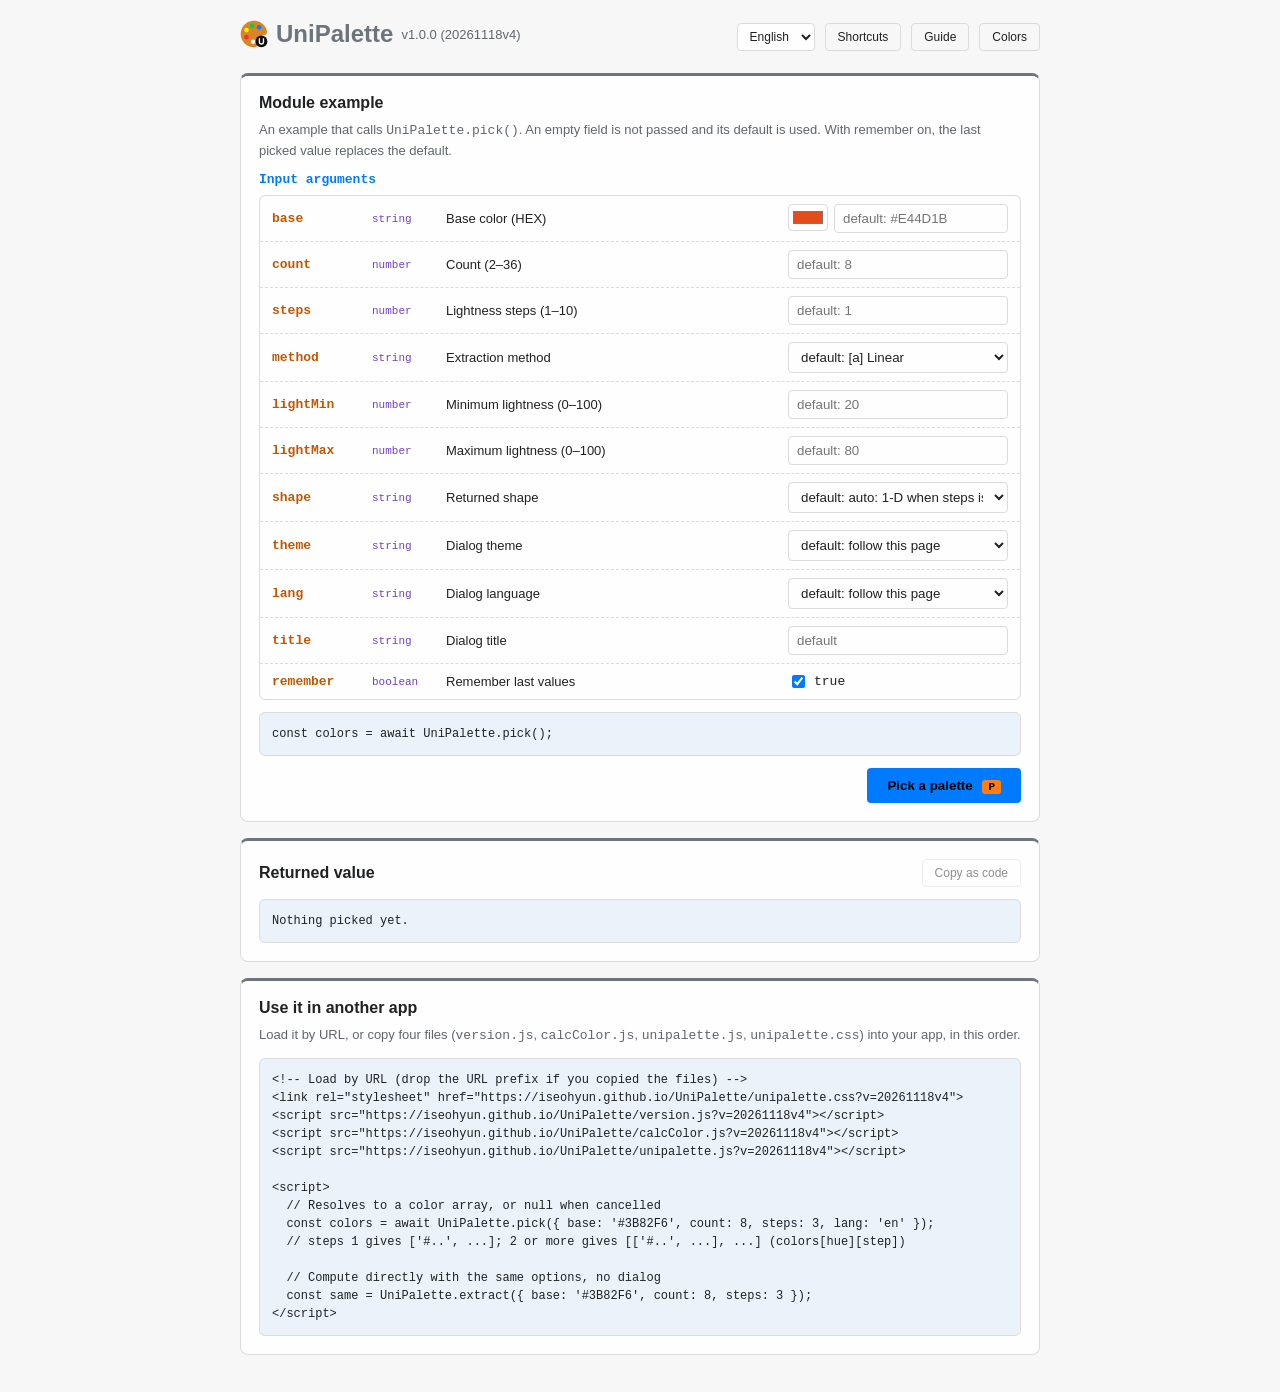
==== commit 25ceaa5a: "feat: 배색 패널 — 색 거리로 나눈 역할 배색과 실시간 배색 고르기, 빌드 표시 20261118v4 - 헤더의 다크모드 단추를 「배색」 패널로: 기본 4종(밝게·어둡게·스톤·" ====
--- a/index.html
+++ b/index.html
@@ -4,15 +4,15 @@
 <head>
   <meta charset="UTF-8">
   <meta name="viewport" content="width=device-width, initial-scale=1.0">
-  <meta name="build" content="20261118v2">
+  <meta name="build" content="20261118v4">
   <meta name="theme-color" content="#E44D1B">
   <title>UniPalette - 인지 균일 색상 추출기</title>
   <link rel="manifest" href="manifest.webmanifest">
   <link rel="icon" type="image/svg+xml" href="icon.svg">
   <link rel="icon" type="image/png" href="icon.png">
   <link rel="apple-touch-icon" href="icon-512.png">
-  <link rel="stylesheet" href="unipalette.css?v=20261118v2">
-  <link rel="stylesheet" href="style.css?v=20261118v2">
+  <link rel="stylesheet" href="unipalette.css?v=20261118v4">
+  <link rel="stylesheet" href="style.css?v=20261118v4">
 </head>
 
 <body>
@@ -23,7 +23,23 @@
       <select id="langSelect" class="header-select" data-i18n-attr="aria-label:language;title:language"></select>
       <button id="btnShortcut" class="header-btn" data-i18n="shortcut">단축키</button>
       <button id="btnHelp" class="header-btn" data-i18n="help">설명서</button>
-      <button id="btnToggleDark" class="header-btn">다크모드</button>
+      <div class="scheme-wrap">
+        <button id="btnScheme" class="header-btn" aria-haspopup="true" aria-expanded="false" aria-controls="schemePanel" data-i18n="scheme">배색</button>
+        <div id="schemePanel" class="scheme-panel" role="group" data-i18n-attr="aria-label:scheme" hidden>
+          <div class="scheme-presets" id="schemePresets"></div>
+          <button type="button" id="btnSchemePick" class="primary-btn scheme-pick" data-i18n="schemePick">UniPalette로 고르기</button>
+          <p class="scheme-hint" data-i18n="schemeHint"></p>
+          <div class="scheme-roles-title" data-i18n="schemeRolesTitle">이 배색의 역할</div>
+          <ul class="scheme-roles" id="schemeRoles"></ul>
+          <fieldset class="scheme-interface">
+            <legend data-i18n="interfaceLabel">버튼·인터페이스색</legend>
+            <label><input type="radio" name="schemeInterface" value="sub1"> <span data-i18n="sub1Short">서브 1</span></label>
+            <label><input type="radio" name="schemeInterface" value="sub2"> <span data-i18n="sub2Short">서브 2</span></label>
+            <label><input type="radio" name="schemeInterface" value="sub3"> <span data-i18n="sub3Short">서브 3</span></label>
+          </fieldset>
+          <label class="scheme-check"><input type="checkbox" id="schemeDarkBase"> <span data-i18n="schemeDarkBase">어두운 바탕</span></label>
+        </div>
+      </div>
     </div>
   </header>
 
@@ -141,12 +157,13 @@
     <div class="modal-content" id="modalContent" role="dialog" aria-modal="true"></div>
   </div>
 
-  <script src="version.js?v=20261118v2"></script>
-  <script src="calcColor.js?v=20261118v2"></script>
-  <script src="unipalette.js?v=20261118v2"></script>
-  <script src="i18n.js?v=20261118v2"></script>
-  <script src="shortcut.js?v=20261118v2"></script>
-  <script src="main.js?v=20261118v2"></script>
+  <script src="version.js?v=20261118v4"></script>
+  <script src="calcColor.js?v=20261118v4"></script>
+  <script src="unipalette.js?v=20261118v4"></script>
+  <script src="i18n.js?v=20261118v4"></script>
+  <script src="scheme.js?v=20261118v4"></script>
+  <script src="shortcut.js?v=20261118v4"></script>
+  <script src="main.js?v=20261118v4"></script>
 </body>
 
 </html>
--- a/unipalette.css
+++ b/unipalette.css
@@ -578,3 +578,71 @@
     transition: none !important;
   }
 }
+
+/* 간단히 · 자세히 */
+.up-view-btn {
+  margin-left: auto;
+  font: inherit;
+  font-size: 12px;
+  padding: 4px 10px;
+  border-radius: 4px;
+  border: 1px solid var(--up-border);
+  background: var(--up-bg);
+  color: var(--up-text);
+  cursor: pointer;
+}
+.up-view-btn:hover {
+  background: var(--up-border);
+}
+
+/* 간단 보기: 오른쪽 아래에 작게 떠서 뒤의 화면이 실시간으로 바뀌는 것을 볼 수 있게 한다 */
+.up-dialog.up-simple {
+  width: min(440px, calc(100vw - 32px));
+  margin: auto 16px 16px auto;
+}
+.up-dialog.up-simple::backdrop {
+  background: transparent;
+  backdrop-filter: none;
+}
+.up-simple .up-full-only {
+  display: none;
+}
+.up-simple .up-body {
+  gap: 10px;
+  padding: 12px 14px;
+}
+.up-simple .up-map {
+  height: 120px;
+}
+.up-simple .up-card {
+  padding: 10px;
+}
+.up-simple .up-field-wide {
+  grid-column: 1 / -1;
+}
+
+/* 칩 아래 이름(labels) */
+.up-strip-labeled .up-chip {
+  min-height: 52px;
+  justify-content: flex-start;
+  padding-top: 6px;
+}
+.up-chip-label {
+  margin-top: auto;
+  width: 100%;
+  padding: 2px 2px 3px;
+  font-family: -apple-system, BlinkMacSystemFont, "Segoe UI", Roboto, sans-serif;
+  font-size: 10px;
+  font-weight: 600;
+  line-height: 1.2;
+  color: var(--up-text);
+  background: var(--up-bg);
+  overflow: hidden;
+  text-overflow: ellipsis;
+  white-space: nowrap;
+}
+@media (max-width: 560px) {
+  .up-dialog.up-simple {
+    margin: auto auto 8px;
+  }
+}
--- a/style.css
+++ b/style.css
@@ -1,9 +1,10 @@
 /**
  * @fileoverview UniPalette 중앙 집중형 스타일시트 (style.css)
- * - 견본 화면(index.html)의 레이아웃, 다크모드 테마 변수, 공용/개별 모달 스타일
+ * - 견본 화면(index.html)의 레이아웃, 배색 토큰, 공용/개별 모달 스타일, 배색 패널
  * - 대화상자의 그래픽(피커, 분포 맵, 대비 스트립)은 모듈 스타일인 unipalette.css에 있다
  */
 
+/* 배색 토큰. 기본값은 「밝게」이고, 다른 배색은 scheme.js가 :root에 같은 이름으로 덮어쓴다 */
 :root {
   --bg-color: #f8f9fa;
   --panel-bg: #ffffff;
@@ -11,16 +12,19 @@
   --border-color: #dee2e6;
   --muted-text: #6c757d;
   --disabled-bg: #e9ecef;
-}
-
-/* 다크모드 미리보기용 클래스 */
-.preview-dark {
-  --bg-color: #121212;
-  --panel-bg: #1e1e1e;
-  --text-color: #e0e0e0;
-  --border-color: #333333;
-  --muted-text: #adb5bd;
-  --disabled-bg: #2a2a2a;
+  --accent: #007bff;
+  --accent-hover: #0056b3;
+  --accent-text: #ffffff;
+  --danger: #e03131;
+  --primary: #6c757d;
+  --sub: #007bff;
+  --sub-bg: #eef5ff;
+  --sub2: #6f42c1;
+  --sub3: #20c997;
+  --highlight: #fd7e14;
+  --highlight-text: #000000;
+  --highlight-ink: #c25700;
+  color-scheme: light;
 }
 
 body {
@@ -195,8 +199,8 @@
   cursor: default;
 }
 .primary-btn {
-  background-color: #007bff;
-  color: white;
+  background-color: var(--accent);
+  color: var(--accent-text);
   border: none;
   padding: 10px 20px;
   border-radius: 4px;
@@ -204,7 +208,7 @@
   font-weight: bold;
 }
 .primary-btn:hover {
-  background-color: #0056b3;
+  background-color: var(--accent-hover);
 }
 .header-btn:disabled {
   opacity: 0.5;
@@ -216,7 +220,7 @@
   align-items: center;
   gap: 8px;
   padding: 18px;
-  border: 1px solid #e03131;
+  border: 1px solid var(--danger);
   border-radius: 8px;
   background: var(--panel-bg);
 }
@@ -352,7 +356,7 @@
   border: none;
   font-size: 20px;
   cursor: pointer;
-  color: #6c757d;
+  color: var(--muted-text);
   line-height: 1;
   padding: 0;
 }
@@ -395,14 +399,14 @@
 .algo-title {
   font-size: 13px;
   font-weight: bold;
-  color: #007bff;
+  color: var(--accent);
   margin-bottom: 6px;
 }
 
 .algo-desc {
   font-size: 12px;
   line-height: 1.5;
-  color: var(--muted-text, #495057);
+  color: var(--muted-text);
 }
 
 /* ==========================================================================
@@ -410,7 +414,7 @@
    ========================================================================== */
 .modal-desc {
   font-size: 12px;
-  color: #6c757d;
+  color: var(--muted-text);
   margin-bottom: 15px;
   line-height: 1.4;
 }
@@ -427,7 +431,7 @@
 }
 .shortcut-table th {
   font-weight: 600;
-  color: var(--muted-text, #495057);
+  color: var(--muted-text);
   background-color: rgba(0,0,0,0.02);
 }
 .action-label {
@@ -450,7 +454,7 @@
 }
 .key-slot-btn:hover {
   background-color: var(--border-color);
-  border-color: #007bff;
+  border-color: var(--accent);
 }
 .key-slot-btn.recording {
   background-color: #fff3cd;
@@ -478,18 +482,18 @@
   border: none;
 }
 .modal-action-btn.save {
-  background-color: #007bff;
-  color: #fff;
+  background-color: var(--accent);
+  color: var(--accent-text);
 }
 .modal-action-btn.save:hover {
-  background-color: #0056b3;
+  background-color: var(--accent-hover);
 }
 .modal-action-btn.reset {
-  background-color: #6c757d;
-  color: #fff;
+  background-color: var(--muted-text);
+  color: var(--panel-bg);
 }
 .modal-action-btn.reset:hover {
-  background-color: #5a6268;
+  background-color: var(--text-color);
 }
 
 /* 언어 고르기, Input arguments 목록, 설명서·단축키 창 */
@@ -569,15 +573,12 @@
   font-size: 11px;
 }
 .shortcut-info-box strong:first-child {
-  color: #0056b3;
+  color: var(--accent);
 }
 .shortcut-info-box p {
   margin: 4px 0 0;
   color: var(--muted-text);
   line-height: 1.5;
-}
-.preview-dark .shortcut-info-box strong:first-child {
-  color: #80bdff;
 }
 @media (max-width: 640px) {
   .arg-row {
@@ -589,3 +590,203 @@
     grid-column: 1 / -1;
   }
 }
+
+/* 배색 패널 */
+.scheme-wrap {
+  position: relative;
+}
+.scheme-panel {
+  position: absolute;
+  top: calc(100% + 6px);
+  right: 0;
+  z-index: 500;
+  width: 280px;
+  padding: 12px;
+  background: var(--panel-bg);
+  color: var(--text-color);
+  border: 1px solid var(--border-color);
+  border-radius: 8px;
+  box-shadow: 0 10px 25px rgba(0, 0, 0, 0.18);
+  display: flex;
+  flex-direction: column;
+  gap: 10px;
+}
+.scheme-panel[hidden] {
+  display: none;
+}
+.scheme-presets {
+  display: grid;
+  grid-template-columns: repeat(auto-fill, minmax(76px, 1fr));
+  gap: 8px;
+}
+.scheme-tile {
+  display: flex;
+  flex-direction: column;
+  align-items: center;
+  gap: 4px;
+  padding: 6px 4px;
+  font-size: 12px;
+  background: none;
+  color: var(--text-color);
+  border: 1px solid transparent;
+  border-radius: 6px;
+  cursor: pointer;
+}
+.scheme-tile:hover {
+  border-color: var(--border-color);
+}
+.scheme-tile[aria-pressed="true"] {
+  border-color: var(--accent);
+  font-weight: 700;
+}
+.scheme-swatch {
+  display: flex;
+  align-items: center;
+  justify-content: center;
+  gap: 4px;
+  width: 100%;
+  height: 30px;
+  border: 1px solid;
+  border-radius: 4px;
+}
+.scheme-swatch span {
+  width: 10px;
+  height: 10px;
+  border-radius: 50%;
+}
+.scheme-pick {
+  width: 100%;
+  padding: 8px 12px;
+}
+.scheme-hint {
+  margin: 0;
+  font-size: 11px;
+  line-height: 1.5;
+  color: var(--muted-text);
+}
+.scheme-check {
+  display: flex;
+  align-items: center;
+  gap: 6px;
+  font-size: 12px;
+  font-weight: 500;
+}
+@media (max-width: 560px) {
+  .scheme-panel {
+    position: fixed;
+    left: 16px;
+    right: 16px;
+    width: auto;
+  }
+}
+
+/* 배색 역할을 쓰는 곳: 테마색은 제목과 카드 머리의 띠, 서브 1은 소제목과 코드 상자,
+   서브 2는 타입 글자, 서브 3은 초점 테두리, 하이라이트는 인자 이름·알림·단축키 배지,
+   버튼·인터페이스색(--accent)은 서브 1·2·3 중 사용자가 고른 색 */
+.app-header h1 {
+  color: var(--primary);
+}
+.demo-card {
+  border-top: 3px solid var(--primary);
+}
+.demo-subtitle {
+  color: var(--sub);
+}
+.demo-code {
+  background: var(--sub-bg);
+}
+.arg-name {
+  color: var(--highlight-ink);
+}
+.arg-type {
+  color: var(--sub2);
+}
+:focus-visible {
+  outline: 2px solid var(--sub3);
+  outline-offset: 2px;
+}
+.arg-input input[type="checkbox"],
+.scheme-check input,
+.scheme-interface input {
+  accent-color: var(--accent);
+}
+.toast-message {
+  background: var(--highlight);
+  color: var(--highlight-text);
+}
+.primary-btn kbd {
+  background: var(--highlight);
+  color: var(--highlight-text);
+  border-color: transparent;
+}
+.update-notice {
+  border-left: 4px solid var(--highlight);
+}
+
+/* 이 배색의 역할 */
+.scheme-roles-title {
+  font-size: 11px;
+  font-weight: 700;
+  color: var(--muted-text);
+}
+.scheme-roles {
+  list-style: none;
+  margin: 0;
+  padding: 0;
+  display: grid;
+  gap: 4px;
+  font-size: 12px;
+}
+.scheme-roles li {
+  display: grid;
+  grid-template-columns: 16px 1fr auto;
+  align-items: center;
+  gap: 8px;
+}
+.scheme-roles code {
+  font-size: 11px;
+  color: var(--muted-text);
+}
+.scheme-role-chip {
+  width: 16px;
+  height: 16px;
+  border-radius: 4px;
+  border: 1px solid var(--border-color);
+}
+.scheme-role-badge {
+  margin-left: 4px;
+  padding: 0 5px;
+  border-radius: 3px;
+  font-size: 10px;
+  font-style: normal;
+  background: var(--accent);
+  color: var(--accent-text);
+}
+.scheme-interface {
+  margin: 0;
+  padding: 6px 8px;
+  border: 1px solid var(--border-color);
+  border-radius: 6px;
+  display: flex;
+  flex-wrap: wrap;
+  gap: 4px 12px;
+  font-size: 12px;
+}
+.scheme-interface legend {
+  padding: 0 4px;
+  font-size: 11px;
+  font-weight: 700;
+  color: var(--muted-text);
+}
+.scheme-interface label {
+  display: flex;
+  align-items: center;
+  gap: 4px;
+}
+.scheme-swatch {
+  gap: 3px;
+}
+.scheme-swatch span {
+  width: 8px;
+  height: 8px;
+}
